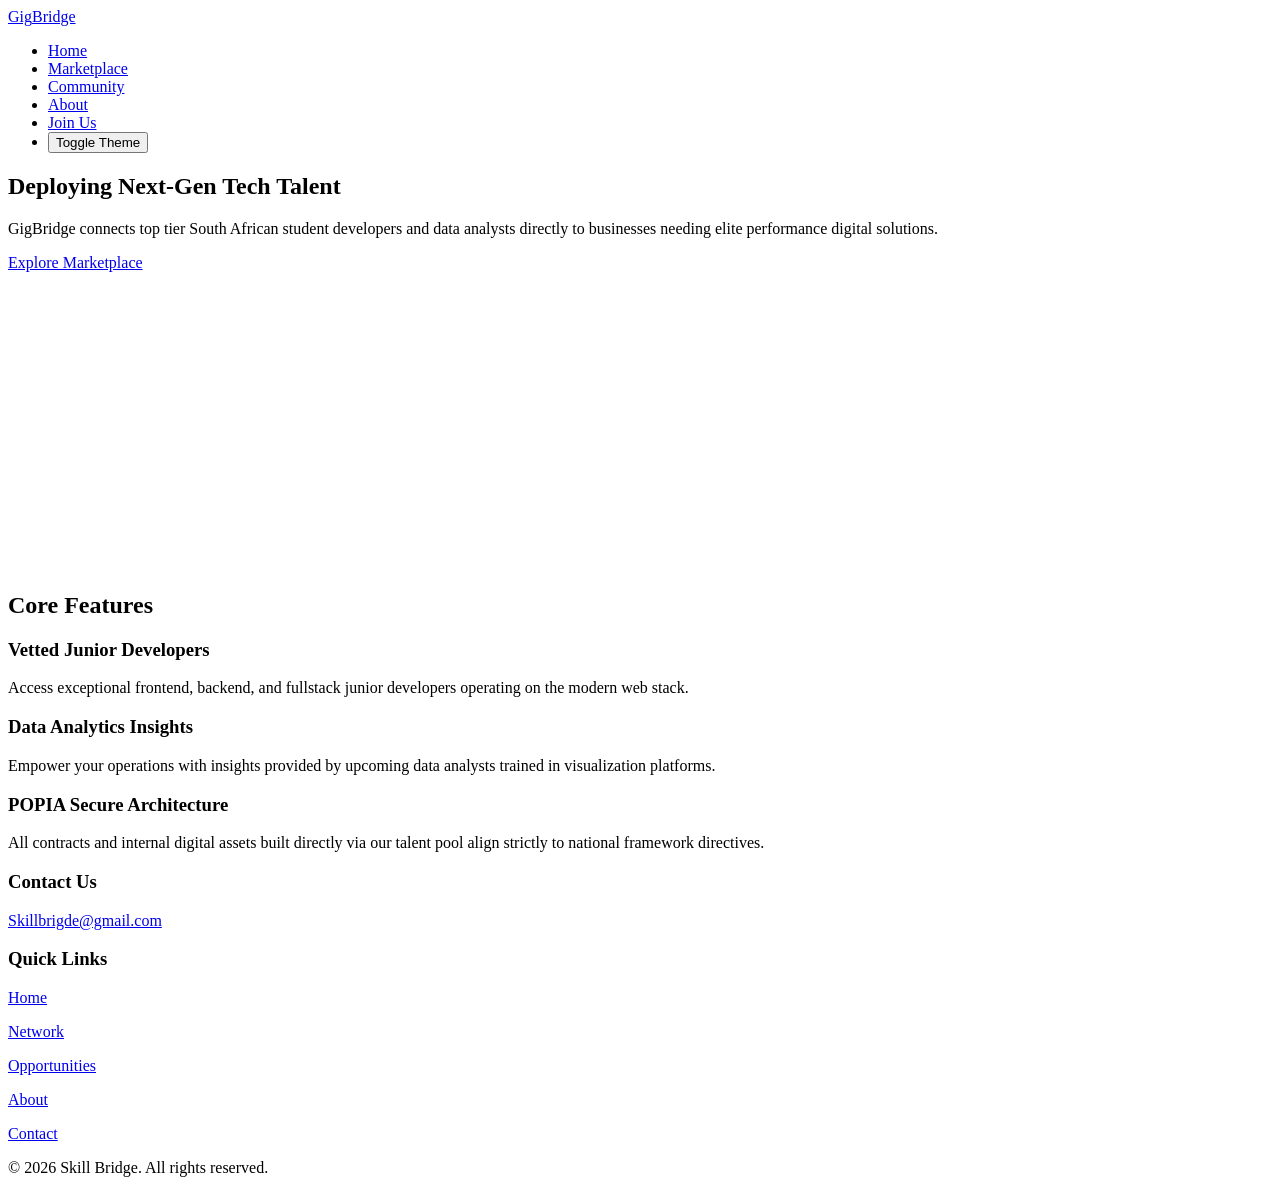
==== index.html @ 7365cf83 "Add files via upload" ====
<!DOCTYPE html>
<html lang="en">
<head>
    <meta charset="UTF-8">
    <meta name="viewport" content="width=device-width, initial-scale=1.0">
    <meta name="description" content="GigBridge - Connecting Next-Gen South African Tech Talents with Global Startups.">
    <title>GigBridge | Home</title>
    <link rel="stylesheet" href="css/style.css">
</head>
<body>

    <nav class="navbar">
        <div class="nav-container">
            <a href="index.html" class="logo">Gig<span>Bridge</span></a>
            <div class="nav-toggle" id="mobile-menu">
                <span></span>
                <span></span>
                <span></span>
            </div>
            <ul class="nav-menu">
                <li><a href="index.html" class="nav-link active">Home</a></li>
                <li><a href="services.html" class="nav-link">Marketplace</a></li>
                <li><a href="community.html" class="nav-link">Community</a></li>
                <li><a href="about.html" class="nav-link">About</a></li>
                <li><a href="contact.html" class="nav-link">Join Us</a></li>
                <li><button class="btn btn-neon" id="theme-toggle">Toggle Theme</button></li>
            </ul>
        </div>
    </nav>

    <main class="container">
        <section class="hero">
            <div class="hero-content">
                <h1>Deploying Next-Gen <span>Tech Talent</span></h1>
                <p>GigBridge connects top tier South African student developers and data analysts directly to businesses needing elite performance digital solutions.</p>
                <a href="services.html" class="btn btn-neon" style="margin-top: 1.5rem;">Explore Marketplace</a>
            </div>
            <div class="hero-image">
                <div style="background: linear-gradient(135deg, var(--neon-cyan), var(--neon-purple)); width:100%; height:300px; border-radius:8px; opacity: 0.7;"></div>
            </div>
        </section>

        <section>
            <h2>Core Features</h2>
            <div class="grid-layout">
                <div class="interactive-card">
                    <h3>Vetted Junior Developers</h3>
                    <p>Access exceptional frontend, backend, and fullstack junior developers operating on the modern web stack.</p>
                </div>
                <div class="interactive-card">
                    <h3>Data Analytics Insights</h3>
                    <p>Empower your operations with insights provided by upcoming data analysts trained in visualization platforms.</p>
                </div>
                <div class="interactive-card">
                    <h3>POPIA Secure Architecture</h3>
                    <p>All contracts and internal digital assets built directly via our talent pool align strictly to national framework directives.</p>
                </div>
            </div>
        </section>
    </main>

    <!-- Footer -->
<footer> <!-- adding classes to the footer -->
  <div class="footer-top">

    <div class="contact">
      <h3>Contact Us</h3>
      <p><a href="mailto:something@gmail.com">Skillbrigde@gmail.com</a></p>
   </div>

  <div class="divider"></div> <!-- creating a visual divider -->

    <div class="footer-links">
     <h3>Quick Links</h3>
     <p><a href="index.html">Home</a></p>
     <p><a href="network.html">Network</a></p>
     <p><a href="opportunities.html">Opportunities</a></p>
     <p><a href="about.html">About</a></p>
     <p><a href="contact.html">Contact</a></p>
  </div>

  </div>
  
  <p class="copyright">© 2026 Skill Bridge. All rights reserved.</p>

</footer>
<script src="script.js"></script>
</body>
</html>

    <script src="js/main.js"></script>
</body>
</html>
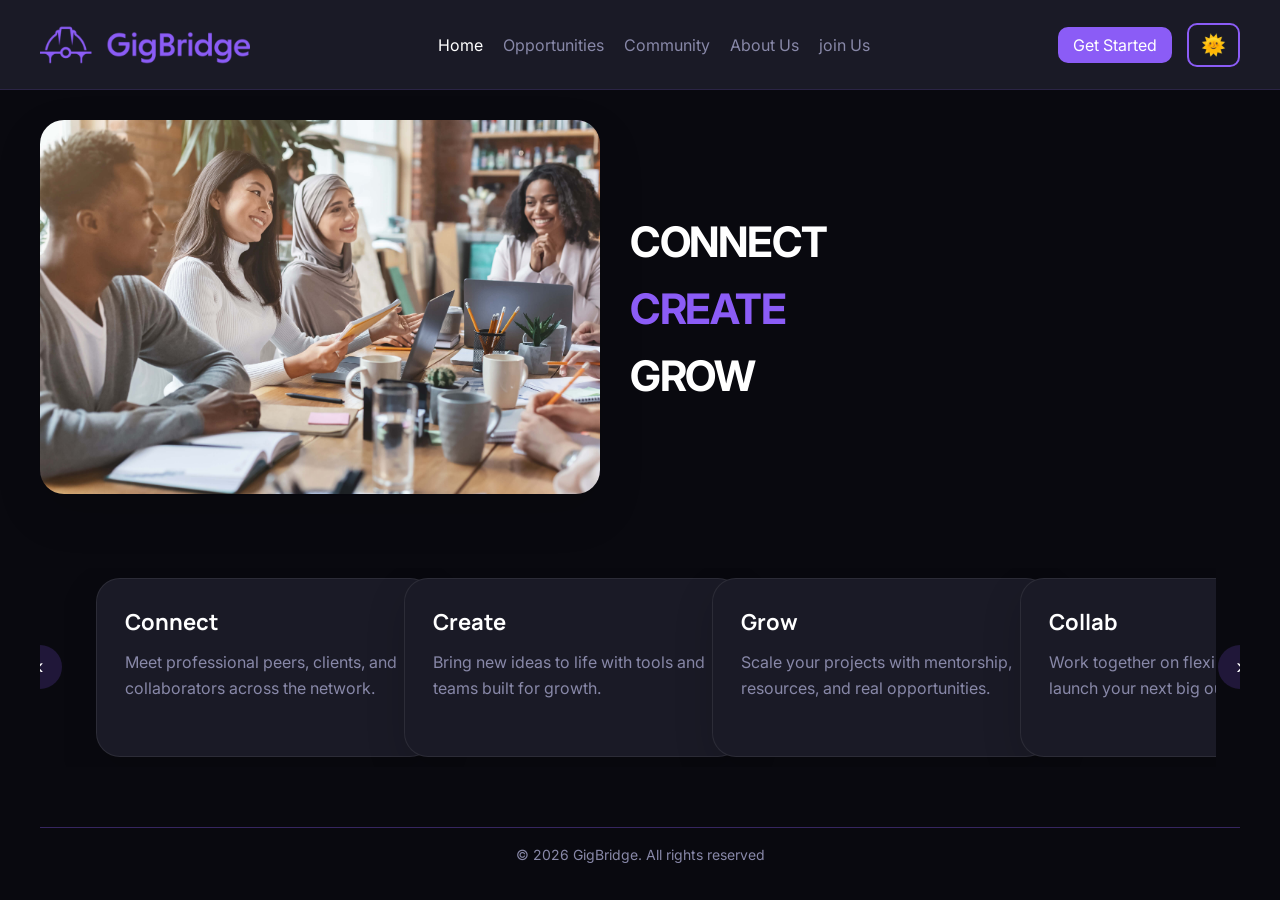
==== commit 2a4f489b: "Add files via upload" ====
--- a/index.html
+++ b/index.html
@@ -1,93 +1,128 @@
-<!DOCTYPE html>
+<!doctype html>
 <html lang="en">
-<head>
-    <meta charset="UTF-8">
-    <meta name="viewport" content="width=device-width, initial-scale=1.0">
-    <meta name="description" content="GigBridge - Connecting Next-Gen South African Tech Talents with Global Startups.">
-    <title>GigBridge | Home</title>
-    <link rel="stylesheet" href="css/style.css">
-</head>
-<body>
+    <head>
+        <meta charset="UTF-8" />
+        <meta name="viewport" content="width=device-width, initial-scale=1.0" />
+        <title>GigBridge - Page Title</title>
+        <link rel="stylesheet" href="style.css" />
+        <link href="https://fonts.googleapis.com/css2?family=Inter:wght@300;400;500;600;700&family=Manrope:wght@300;400;500;600;700&display=swap" rel="stylesheet">
+    </head>
+    <body>
+        <!-- NAVBAR -->
+         <nav>
+            <div class="logo">
+                <img src="img/logo.png" alt="GigBridge Logo" class="logo-img" />
+            </div>
 
-    <nav class="navbar">
-        <div class="nav-container">
-            <a href="index.html" class="logo">Gig<span>Bridge</span></a>
-            <div class="nav-toggle" id="mobile-menu">
-                <span></span>
-                <span></span>
-                <span></span>
+            <div class="nav-links">
+                <a href="index.html" class="nav-link active">Home</a>
+                <a href="opportunities.html" class="nav-link">Opportunities</a>
+                <a href="community.html" class="nav-link">Community</a>
+                <a href="about.html" class="nav-link">About Us</a>
+                <a href="contact.html" class="nav-link">join Us</a>
             </div>
-            <ul class="nav-menu">
-                <li><a href="index.html" class="nav-link active">Home</a></li>
-                <li><a href="services.html" class="nav-link">Marketplace</a></li>
-                <li><a href="community.html" class="nav-link">Community</a></li>
-                <li><a href="about.html" class="nav-link">About</a></li>
-                <li><a href="contact.html" class="nav-link">Join Us</a></li>
-                <li><button class="btn btn-neon" id="theme-toggle">Toggle Theme</button></li>
-            </ul>
-        </div>
-    </nav>
 
-    <main class="container">
-        <section class="hero">
-            <div class="hero-content">
-                <h1>Deploying Next-Gen <span>Tech Talent</span></h1>
-                <p>GigBridge connects top tier South African student developers and data analysts directly to businesses needing elite performance digital solutions.</p>
-                <a href="services.html" class="btn btn-neon" style="margin-top: 1.5rem;">Explore Marketplace</a>
+            <div class="nav-btn">
+                <a href="opportunities.html">Get Started</a>
             </div>
+
+            <div class="theme-btn">
+                <button id="theme-toggle">
+                    <span class="theme-icon">☀️</span>
+                </button>
+            </div>
+        </nav>
+
+        <section class="hero-section">
             <div class="hero-image">
-                <div style="background: linear-gradient(135deg, var(--neon-cyan), var(--neon-purple)); width:100%; height:300px; border-radius:8px; opacity: 0.7;"></div>
+                <img src="img/workplace2.jpg" alt="People working in the workplace">
+            </div>
+            <div class="hero-text">
+                <p>connect</p>
+                <p class="highlight">create</p>
+                <p>grow</p>
             </div>
         </section>
 
-        <section>
-            <h2>Core Features</h2>
-            <div class="grid-layout">
-                <div class="interactive-card">
-                    <h3>Vetted Junior Developers</h3>
-                    <p>Access exceptional frontend, backend, and fullstack junior developers operating on the modern web stack.</p>
+        <section class="carousel-section">
+            <div class="carousel-wrapper">
+                <button class="carousel-control prev" aria-label="Previous card">‹</button>
+                <div class="carousel-track">
+                    <article class="card">
+                        <h3>Connect</h3>
+                        <p>Meet professional peers, clients, and collaborators across the network.</p>
+                    </article>
+                    <article class="card">
+                        <h3>Create</h3>
+                        <p>Bring new ideas to life with tools and teams built for growth.</p>
+                    </article>
+                    <article class="card">
+                        <h3>Grow</h3>
+                        <p>Scale your projects with mentorship, resources, and real opportunities.</p>
+                    </article>
+                    <article class="card">
+                        <h3>Collab</h3>
+                        <p>Work together on flexible gigs and launch your next big outcome.</p>
+                    </article>
+                    <article class="card">
+                        <h3>Learn</h3>
+                        <p>Sharpen your skills with curated sessions and community-led workshops.</p>
+                    </article>
+                    <article class="card">
+                        <h3>Launch</h3>
+                        <p>Turn your work into an impact with the right support and exposure.</p>
+                    </article>
                 </div>
-                <div class="interactive-card">
-                    <h3>Data Analytics Insights</h3>
-                    <p>Empower your operations with insights provided by upcoming data analysts trained in visualization platforms.</p>
-                </div>
-                <div class="interactive-card">
-                    <h3>POPIA Secure Architecture</h3>
-                    <p>All contracts and internal digital assets built directly via our talent pool align strictly to national framework directives.</p>
-                </div>
+                <button class="carousel-control next" aria-label="Next card">›</button>
             </div>
         </section>
-    </main>
 
-    <!-- Footer -->
-<footer> <!-- adding classes to the footer -->
-  <div class="footer-top">
+        <footer>
+            <div class="footer-line"></div>
+            <div class="footer-copy">&copy; 2026 GigBridge. All rights reserved</div>
+        </footer>
 
-    <div class="contact">
-      <h3>Contact Us</h3>
-      <p><a href="mailto:something@gmail.com">Skillbrigde@gmail.com</a></p>
-   </div>
+        <script>
+            // Theme Toggle Functionality
+            const themeToggle = document.getElementById('theme-toggle');
+            const themeIcon = document.querySelector('.theme-icon');
+            const html = document.documentElement;
 
-  <div class="divider"></div> <!-- creating a visual divider -->
+            // Check for saved theme preference or default to dark mode
+            const currentTheme = localStorage.getItem('theme') || 'dark';
+            html.setAttribute('data-theme', currentTheme);
+            updateThemeIcon(currentTheme);
 
-    <div class="footer-links">
-     <h3>Quick Links</h3>
-     <p><a href="index.html">Home</a></p>
-     <p><a href="network.html">Network</a></p>
-     <p><a href="opportunities.html">Opportunities</a></p>
-     <p><a href="about.html">About</a></p>
-     <p><a href="contact.html">Contact</a></p>
-  </div>
+            // Theme toggle button click handler
+            themeToggle.addEventListener('click', () => {
+                const theme = html.getAttribute('data-theme');
+                const newTheme = theme === 'dark' ? 'light' : 'dark';
+                
+                html.setAttribute('data-theme', newTheme);
+                localStorage.setItem('theme', newTheme);
+                updateThemeIcon(newTheme);
+            });
 
-  </div>
-  
-  <p class="copyright">© 2026 Skill Bridge. All rights reserved.</p>
+            // Carousel controls
+            const carouselTrack = document.querySelector('.carousel-track');
+            const prevButton = document.querySelector('.carousel-control.prev');
+            const nextButton = document.querySelector('.carousel-control.next');
 
-</footer>
-<script src="script.js"></script>
-</body>
-</html>
+            prevButton.addEventListener('click', () => {
+                carouselTrack.scrollBy({ left: -320, behavior: 'smooth' });
+            });
 
-    <script src="js/main.js"></script>
-</body>
-</html>
+            nextButton.addEventListener('click', () => {
+                carouselTrack.scrollBy({ left: 320, behavior: 'smooth' });
+            });
+
+            // Update icon based on theme
+            function updateThemeIcon(theme) {
+                if (theme === 'light') {
+                    themeIcon.textContent = '🌚'; // moon for light mode
+                } else {
+                    themeIcon.textContent = '🌞'; // sun for dark mode
+                }
+            }
+        </script>
+    </body>
--- a/style.css
+++ b/style.css
@@ -0,0 +1,305 @@
+/* GENERAL LAYOUT */
+
+/* Global Wrapper */
+.page-wrapper {
+    flex: 1;
+    padding: 0 60px;
+}
+
+:root {
+    --font-body: "Inter", sans-serif;
+    --font-heading: "Manrope", sans-serif;
+}
+
+html,
+body {
+    min-height: 100vh;
+}
+
+body {
+    display: flex;
+    flex-direction: column;
+
+    background-color: var(--bg-color);
+    font-family: var(--font-body);
+
+    margin: 0;
+
+    color: var(--text-color);
+}
+
+body p {
+    color: var(--secondary-text);
+}
+
+h1, h2, h3, h4 {
+    font-family: var(--font-heading);
+}
+
+/* Navbar */
+nav {
+    display: flex;
+    align-items: center;
+    justify-content: space-between;
+
+    padding: 15px 40px;
+    background-color: var(--card-bg);
+
+    border-bottom: 1px solid rgba(139, 92, 246, 0.15);
+}
+
+nav .logo {
+    display: flex;
+    align-items: center;
+    color: #8888A8;
+}
+
+nav .nav-btn {
+    margin-left: auto; /* pushes button to the far right */
+    background-color: #8B5CF6;
+    padding: 8px 15px;
+    border-radius: 10px;
+
+    transition: all 0.3s ease;
+}
+
+nav .nav-btn a {
+    color: white;
+    text-decoration: none;
+}
+
+nav .theme-btn button {
+    background-color: transparent;
+    border: 2px solid #8B5CF6;
+    color: #8B5CF6;
+
+    padding: 8px 12px;
+    margin-left: 15px;
+
+    border-radius: 10px;
+    cursor: pointer;
+    font-size: 18px;
+    display: flex;
+    align-items: center;
+    justify-content: center;
+
+    transition: all 0.3s ease;
+}
+
+nav .theme-btn button .theme-icon {
+    display: inline-block;
+    font-size: 20px;
+}
+
+.hero-section {
+    display: flex;
+    align-items: center;
+    gap: 30px;
+    padding: 30px 40px;
+}
+
+.hero-image img {
+    width: 100%;
+    max-width: 560px;
+    height: auto;
+    border-radius: 24px;
+    object-fit: cover;
+    box-shadow: 0 18px 45px rgba(0, 0, 0, 0.15);
+}
+
+.hero-text {
+    display: flex;
+    flex-direction: column;
+    gap: 16px;
+    font-size: 42px;
+    font-weight: 700;
+    letter-spacing: -0.03em;
+    text-transform: uppercase;
+}
+
+.hero-text p {
+    margin: 0;
+    color: var(--text-color);
+}
+
+.hero-text .highlight {
+    color: #8B5CF6;
+}
+
+.logo-img {
+    max-width: 210px;
+    width: auto;
+    height: auto;
+
+    margin-left: 0;
+}
+
+.nav-links {
+    display: flex;
+    align-items: center;
+    gap: 20px;
+
+    flex: 1; /* takes up remaining space */
+    justify-content: center;
+
+    a {
+        color: #8888A8;
+        text-decoration: none;
+        transition: color 0.3s ease;
+    }
+}
+
+/* Footer */
+footer {
+    margin-top: 40px;
+    padding: 20px 40px;
+}
+
+.footer-line {
+    width: 100%;
+    height: 1px;
+    background-color: rgba(139, 92, 246, 0.35);
+    margin-bottom: 18px;
+}
+
+.footer-copy {
+    text-align: center;
+    color: var(--secondary-text);
+    font-size: 14px;
+}
+
+.carousel-section {
+    padding: 40px 40px 0;
+}
+
+.carousel-wrapper {
+    position: relative;
+    display: flex;
+    align-items: center;
+    overflow: hidden;
+    padding: 0 24px;
+}
+
+.carousel-track {
+    display: grid;
+    grid-auto-flow: column;
+    grid-auto-columns: minmax(280px, 320px);
+    gap: 28px;
+    overflow-x: auto;
+    padding: 10px 32px;
+    scroll-snap-type: x mandatory;
+    scroll-padding-left: 32px;
+    scroll-padding-right: 32px;
+    scroll-behavior: smooth;
+}
+
+.carousel-track::-webkit-scrollbar {
+    display: none;
+}
+
+.card {
+    min-width: 280px;
+    padding: 28px;
+    border-radius: 24px;
+    background-color: var(--card-bg);
+    border: 1px solid rgba(255, 255, 255, 0.08);
+    box-shadow: 0 14px 40px rgba(0, 0, 0, 0.14);
+    scroll-snap-align: start;
+}
+
+.card h3 {
+    margin: 0 0 12px;
+    font-size: 22px;
+    color: var(--text-color);
+}
+
+.card p {
+    margin: 0;
+    line-height: 1.65;
+    color: var(--secondary-text);
+}
+
+.carousel-control {
+    position: absolute;
+    top: 50%;
+    transform: translateY(-50%);
+    width: 44px;
+    height: 44px;
+    border: none;
+    border-radius: 50%;
+    background-color: rgba(139, 92, 246, 0.18);
+    color: white;
+    font-size: 22px;
+    display: flex;
+    align-items: center;
+    justify-content: center;
+    cursor: pointer;
+    transition: background-color 0.2s ease;
+}
+
+.carousel-control:hover {
+    background-color: rgba(139, 92, 246, 0.35);
+}
+
+.carousel-control.prev {
+    left: -22px;
+}
+
+.carousel-control.next {
+    right: -22px;
+}
+
+@media (max-width: 920px) {
+    .hero-section {
+        flex-direction: column;
+        padding: 30px 24px;
+    }
+
+    .carousel-wrapper {
+        gap: 12px;
+    }
+
+    .carousel-control.prev {
+        left: 12px;
+    }
+
+    .carousel-control.next {
+        right: 12px;
+    }
+}
+
+/* General Layout - Animations */
+
+.nav-links a:hover,
+.nav-links a.active {
+    color: white;
+}
+
+.nav-btn:hover {
+    background-color: #9F74FF;
+    box-shadow: 0 0 15px rgba(139, 92, 246, 0.6);
+    transform: translateY(-2px);
+}
+
+.theme-btn button:hover {
+    background-color: #8B5CF6;
+    color: white;
+
+    box-shadow: 0 0 15px rgba(139, 92, 246, 0.7);
+}
+
+/* Light Mode */
+
+:root {
+    --bg-color: #09090F;
+    --text-color: white;
+    --secondary-text: #8888A8;
+    --card-bg: #1A1A26;
+}
+
+[data-theme="light"] {
+    --bg-color: #F5F5F5;
+    --text-color: #111111;
+    --secondary-text: #555555;
+    --card-bg: #FFFFFF;
+}
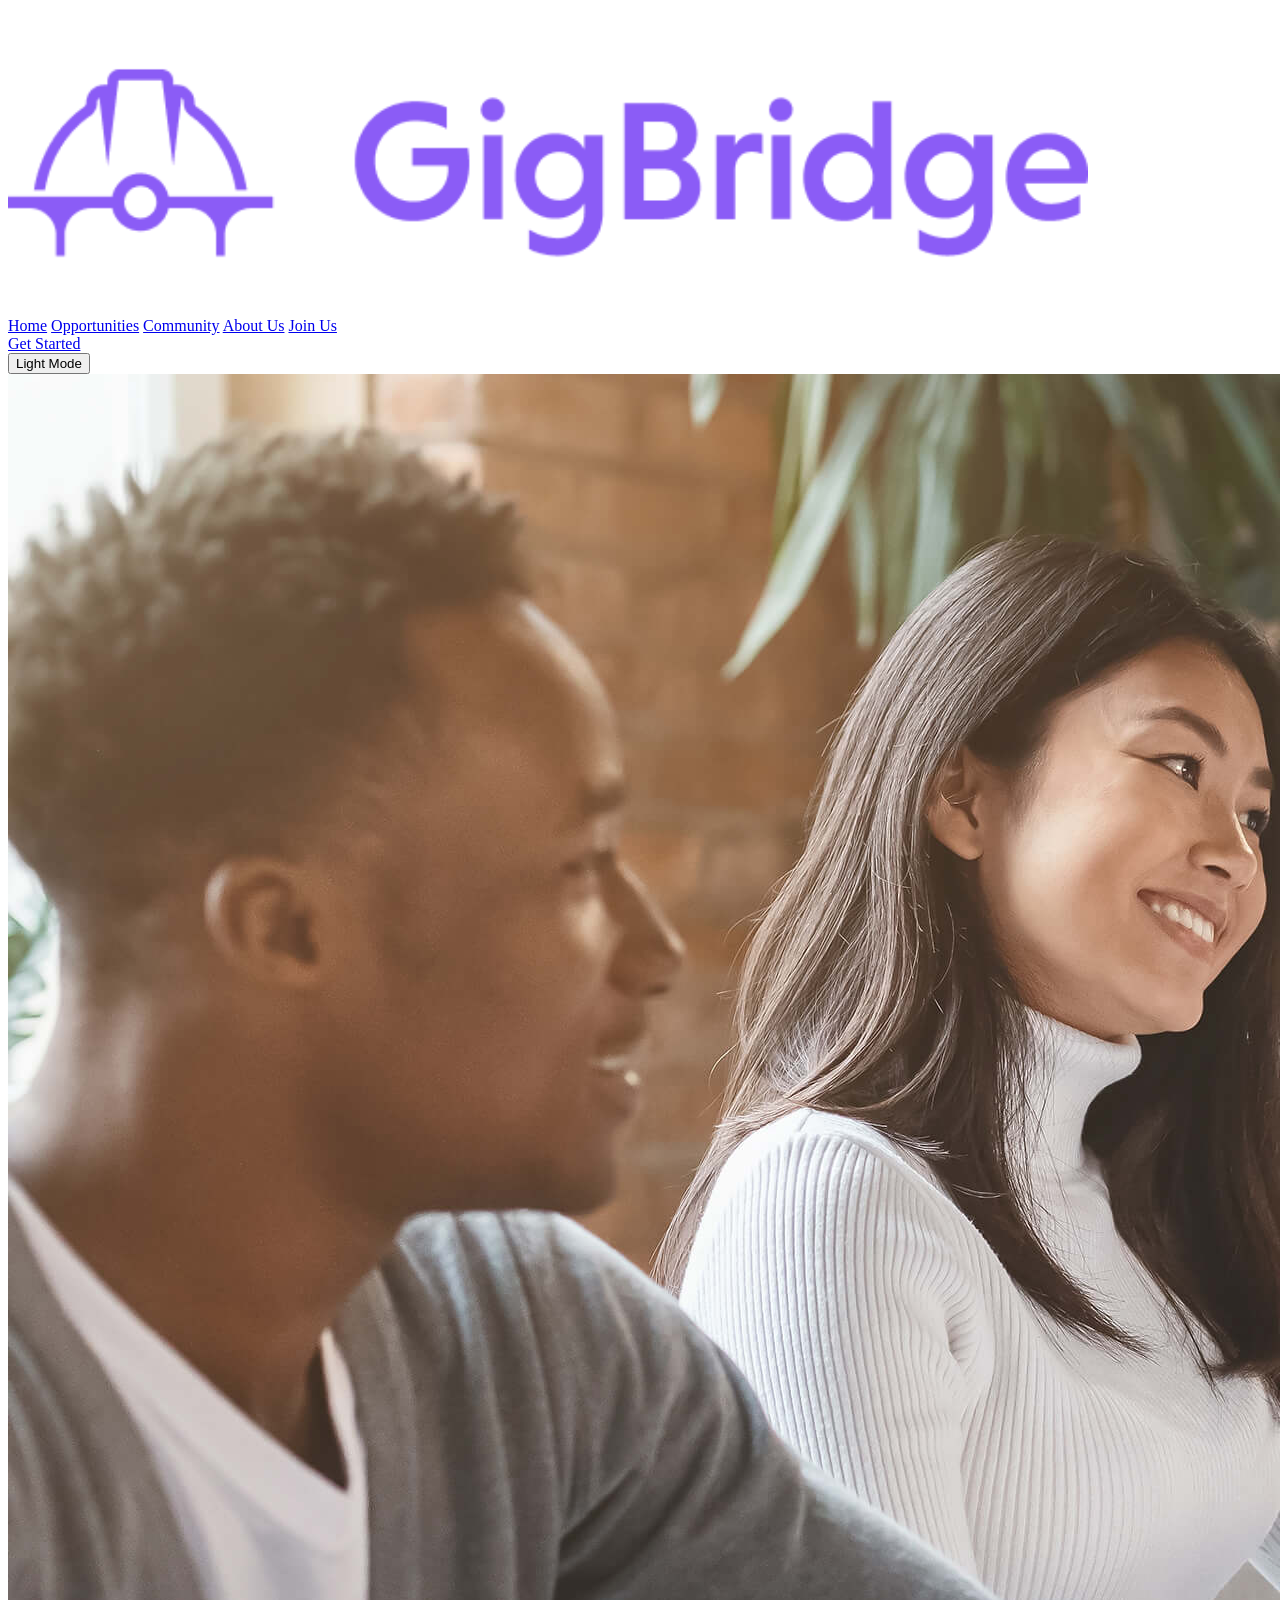
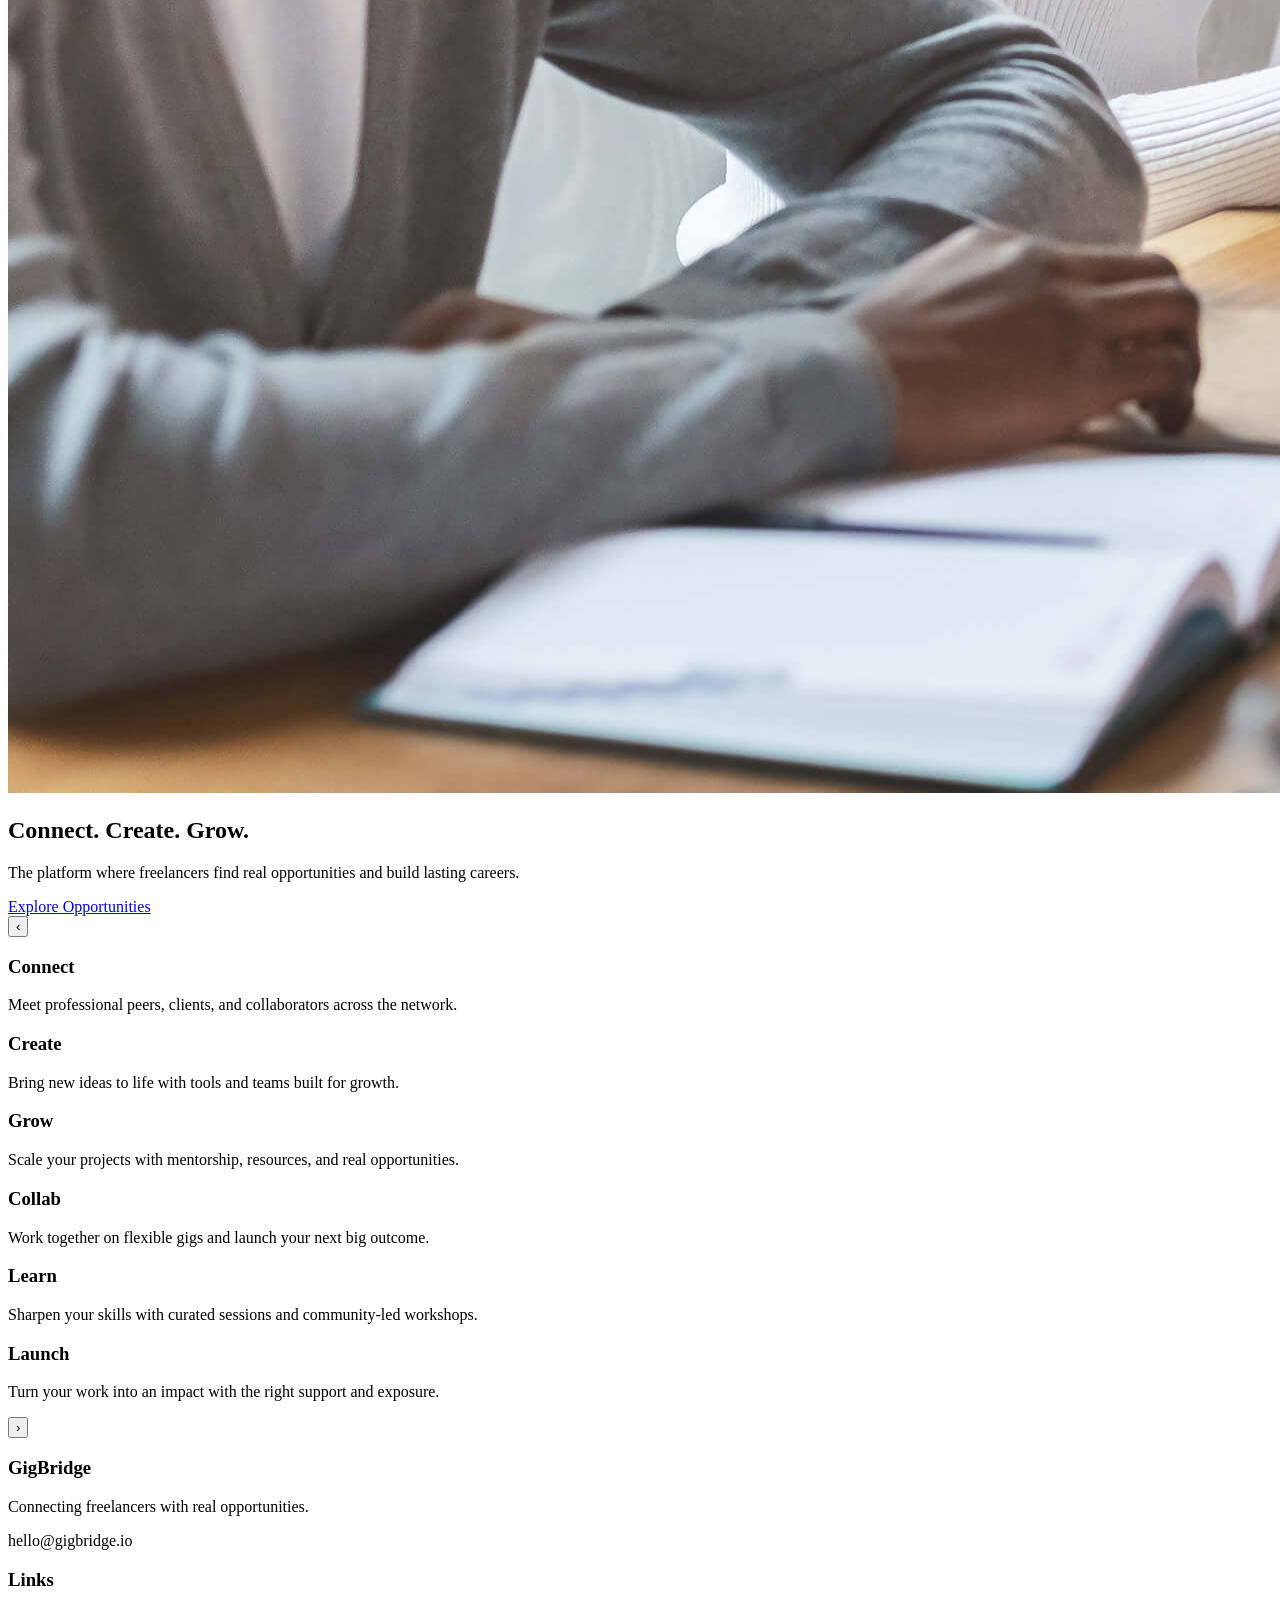
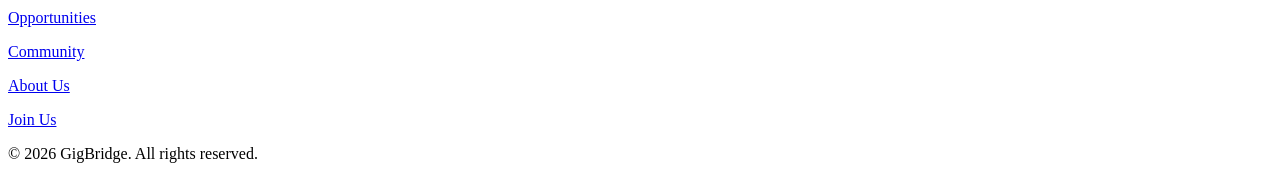
==== commit 0115a69b: "Add files via upload" ====
--- a/index.html
+++ b/index.html
@@ -1,128 +1,171 @@
 <!doctype html>
 <html lang="en">
-    <head>
-        <meta charset="UTF-8" />
-        <meta name="viewport" content="width=device-width, initial-scale=1.0" />
-        <title>GigBridge - Page Title</title>
-        <link rel="stylesheet" href="style.css" />
-        <link href="https://fonts.googleapis.com/css2?family=Inter:wght@300;400;500;600;700&family=Manrope:wght@300;400;500;600;700&display=swap" rel="stylesheet">
-    </head>
-    <body>
-        <!-- NAVBAR -->
-         <nav>
-            <div class="logo">
-                <img src="img/logo.png" alt="GigBridge Logo" class="logo-img" />
-            </div>
+  <head>
+    <meta charset="UTF-8" />
+    <meta name="viewport" content="width=device-width, initial-scale=1.0" />
+    <title>GigBridge - Home</title>
+    <link rel="stylesheet" href="style.css" />
+    <link
+      href="https://fonts.googleapis.com/css2?family=Inter:wght@300;400;500;600;700&family=Manrope:wght@300;400;500;600;700&display=swap"
+      rel="stylesheet"
+    />
+  </head>
+  <body>
+    <!-- NAVBAR -->
+    <nav>
+      <div class="logo">
+        <img src="img/logo.png" alt="GigBridge Logo" class="logo-img" />
+      </div>
 
-            <div class="nav-links">
-                <a href="index.html" class="nav-link active">Home</a>
-                <a href="opportunities.html" class="nav-link">Opportunities</a>
-                <a href="community.html" class="nav-link">Community</a>
-                <a href="about.html" class="nav-link">About Us</a>
-                <a href="contact.html" class="nav-link">join Us</a>
-            </div>
+      <div class="nav-links">
+        <a href="index.html" class="nav-link active">Home</a>
+        <a href="opportunities.html" class="nav-link">Opportunities</a>
+        <a href="community.html" class="nav-link">Community</a>
+        <a href="about.html" class="nav-link">About Us</a>
+        <a href="contact.html" class="nav-link">Join Us</a>
+      </div>
 
-            <div class="nav-btn">
-                <a href="opportunities.html">Get Started</a>
-            </div>
+      <div class="nav-btn">
+        <a href="opportunities.html">Get Started</a>
+      </div>
 
-            <div class="theme-btn">
-                <button id="theme-toggle">
-                    <span class="theme-icon">☀️</span>
-                </button>
-            </div>
-        </nav>
+      <div class="theme-btn">
+        <button id="theme-toggle">Light Mode</button>
+      </div>
+    </nav>
 
-        <section class="hero-section">
-            <div class="hero-image">
-                <img src="img/workplace2.jpg" alt="People working in the workplace">
-            </div>
-            <div class="hero-text">
-                <p>connect</p>
-                <p class="highlight">create</p>
-                <p>grow</p>
-            </div>
-        </section>
+    <!-- HERO -->
+    <div class="page-wrapper">
+      <section class="hero-section">
+        <div class="hero-image">
+          <img src="img/workplace2.jpg" alt="People working in the workplace" />
+        </div>
 
-        <section class="carousel-section">
-            <div class="carousel-wrapper">
-                <button class="carousel-control prev" aria-label="Previous card">‹</button>
-                <div class="carousel-track">
-                    <article class="card">
-                        <h3>Connect</h3>
-                        <p>Meet professional peers, clients, and collaborators across the network.</p>
-                    </article>
-                    <article class="card">
-                        <h3>Create</h3>
-                        <p>Bring new ideas to life with tools and teams built for growth.</p>
-                    </article>
-                    <article class="card">
-                        <h3>Grow</h3>
-                        <p>Scale your projects with mentorship, resources, and real opportunities.</p>
-                    </article>
-                    <article class="card">
-                        <h3>Collab</h3>
-                        <p>Work together on flexible gigs and launch your next big outcome.</p>
-                    </article>
-                    <article class="card">
-                        <h3>Learn</h3>
-                        <p>Sharpen your skills with curated sessions and community-led workshops.</p>
-                    </article>
-                    <article class="card">
-                        <h3>Launch</h3>
-                        <p>Turn your work into an impact with the right support and exposure.</p>
-                    </article>
-                </div>
-                <button class="carousel-control next" aria-label="Next card">›</button>
-            </div>
-        </section>
+        <div class="hero-text">
+          <h1 class="hero-heading">
+            <span>Connect.</span>
+            <span class="purple-text">Create.</span>
+            <span>Grow.</span>
+          </h1>
+          <p>
+            The platform where freelancers find real opportunities and build
+            lasting careers.
+          </p>
+          <div class="hero-btn">
+            <a href="opportunities.html">Explore Opportunities</a>
+          </div>
+        </div>
+      </section>
+    </div>
 
-        <footer>
-            <div class="footer-line"></div>
-            <div class="footer-copy">&copy; 2026 GigBridge. All rights reserved</div>
-        </footer>
+    <!-- CAROUSEL -->
+    <section class="carousel-section">
+      <div class="carousel-wrapper">
+        <button class="carousel-control prev" aria-label="Previous card">
+          ‹
+        </button>
+        <div class="carousel-track">
+          <article class="opportunity-card">
+            <h3 class="card-title">Connect</h3>
+            <p class="card-body-text">
+              Meet professional peers, clients, and collaborators across the
+              network.
+            </p>
+          </article>
+          <article class="opportunity-card">
+            <h3 class="card-title">Create</h3>
+            <p class="card-body-text">
+              Bring new ideas to life with tools and teams built for growth.
+            </p>
+          </article>
+          <article class="opportunity-card">
+            <h3 class="card-title">Grow</h3>
+            <p class="card-body-text">
+              Scale your projects with mentorship, resources, and real
+              opportunities.
+            </p>
+          </article>
+          <article class="opportunity-card">
+            <h3 class="card-title">Collab</h3>
+            <p class="card-body-text">
+              Work together on flexible gigs and launch your next big outcome.
+            </p>
+          </article>
+          <article class="opportunity-card">
+            <h3 class="card-title">Learn</h3>
+            <p class="card-body-text">
+              Sharpen your skills with curated sessions and community-led
+              workshops.
+            </p>
+          </article>
+          <article class="opportunity-card">
+            <h3 class="card-title">Launch</h3>
+            <p class="card-body-text">
+              Turn your work into an impact with the right support and exposure.
+            </p>
+          </article>
+        </div>
+        <button class="carousel-control next" aria-label="Next card">›</button>
+      </div>
+    </section>
 
-        <script>
-            // Theme Toggle Functionality
-            const themeToggle = document.getElementById('theme-toggle');
-            const themeIcon = document.querySelector('.theme-icon');
-            const html = document.documentElement;
+    <!-- FOOTER -->
+    <footer>
+      <div class="footer-top">
+        <div class="contact">
+          <h3>GigBridge</h3>
+          <p>Connecting freelancers with real opportunities.</p>
+          <p>hello@gigbridge.io</p>
+        </div>
+        <div class="divider"></div>
+        <div class="footer-links">
+          <h3>Links</h3>
+          <p><a href="opportunities.html">Opportunities</a></p>
+          <p><a href="community.html">Community</a></p>
+          <p><a href="about.html">About Us</a></p>
+          <p><a href="contact.html">Join Us</a></p>
+        </div>
+      </div>
+      <div class="copyright">&copy; 2026 GigBridge. All rights reserved.</div>
+    </footer>
 
-            // Check for saved theme preference or default to dark mode
-            const currentTheme = localStorage.getItem('theme') || 'dark';
-            html.setAttribute('data-theme', currentTheme);
-            updateThemeIcon(currentTheme);
+    <script>
+      // Theme Toggle
+      const themeToggle = document.getElementById("theme-toggle");
 
-            // Theme toggle button click handler
-            themeToggle.addEventListener('click', () => {
-                const theme = html.getAttribute('data-theme');
-                const newTheme = theme === 'dark' ? 'light' : 'dark';
-                
-                html.setAttribute('data-theme', newTheme);
-                localStorage.setItem('theme', newTheme);
-                updateThemeIcon(newTheme);
-            });
+      // Apply saved preference on load
+      if (localStorage.getItem("theme") === "light") {
+        document.documentElement.setAttribute("data-theme", "light");
+        themeToggle.textContent = "Dark Mode";
+      }
 
-            // Carousel controls
-            const carouselTrack = document.querySelector('.carousel-track');
-            const prevButton = document.querySelector('.carousel-control.prev');
-            const nextButton = document.querySelector('.carousel-control.next');
+      themeToggle.addEventListener("click", () => {
+        const isLight =
+          document.documentElement.getAttribute("data-theme") === "light";
 
-            prevButton.addEventListener('click', () => {
-                carouselTrack.scrollBy({ left: -320, behavior: 'smooth' });
-            });
+        if (isLight) {
+          document.documentElement.removeAttribute("data-theme");
+          themeToggle.textContent = "Light Mode";
+          localStorage.setItem("theme", "dark");
+        } else {
+          document.documentElement.setAttribute("data-theme", "light");
+          themeToggle.textContent = "Dark Mode";
+          localStorage.setItem("theme", "light");
+        }
+      });
 
-            nextButton.addEventListener('click', () => {
-                carouselTrack.scrollBy({ left: 320, behavior: 'smooth' });
-            });
-
-            // Update icon based on theme
-            function updateThemeIcon(theme) {
-                if (theme === 'light') {
-                    themeIcon.textContent = '🌚'; // moon for light mode
-                } else {
-                    themeIcon.textContent = '🌞'; // sun for dark mode
-                }
-            }
-        </script>
-    </body>+      // Carousel
+      const carouselTrack = document.querySelector(".carousel-track");
+      document
+        .querySelector(".carousel-control.prev")
+        .addEventListener("click", () => {
+          carouselTrack.scrollBy({ left: -320, behavior: "smooth" });
+        });
+      document
+        .querySelector(".carousel-control.next")
+        .addEventListener("click", () => {
+          carouselTrack.scrollBy({ left: 320, behavior: "smooth" });
+        });
+    </script>
+  </body>
+</html>
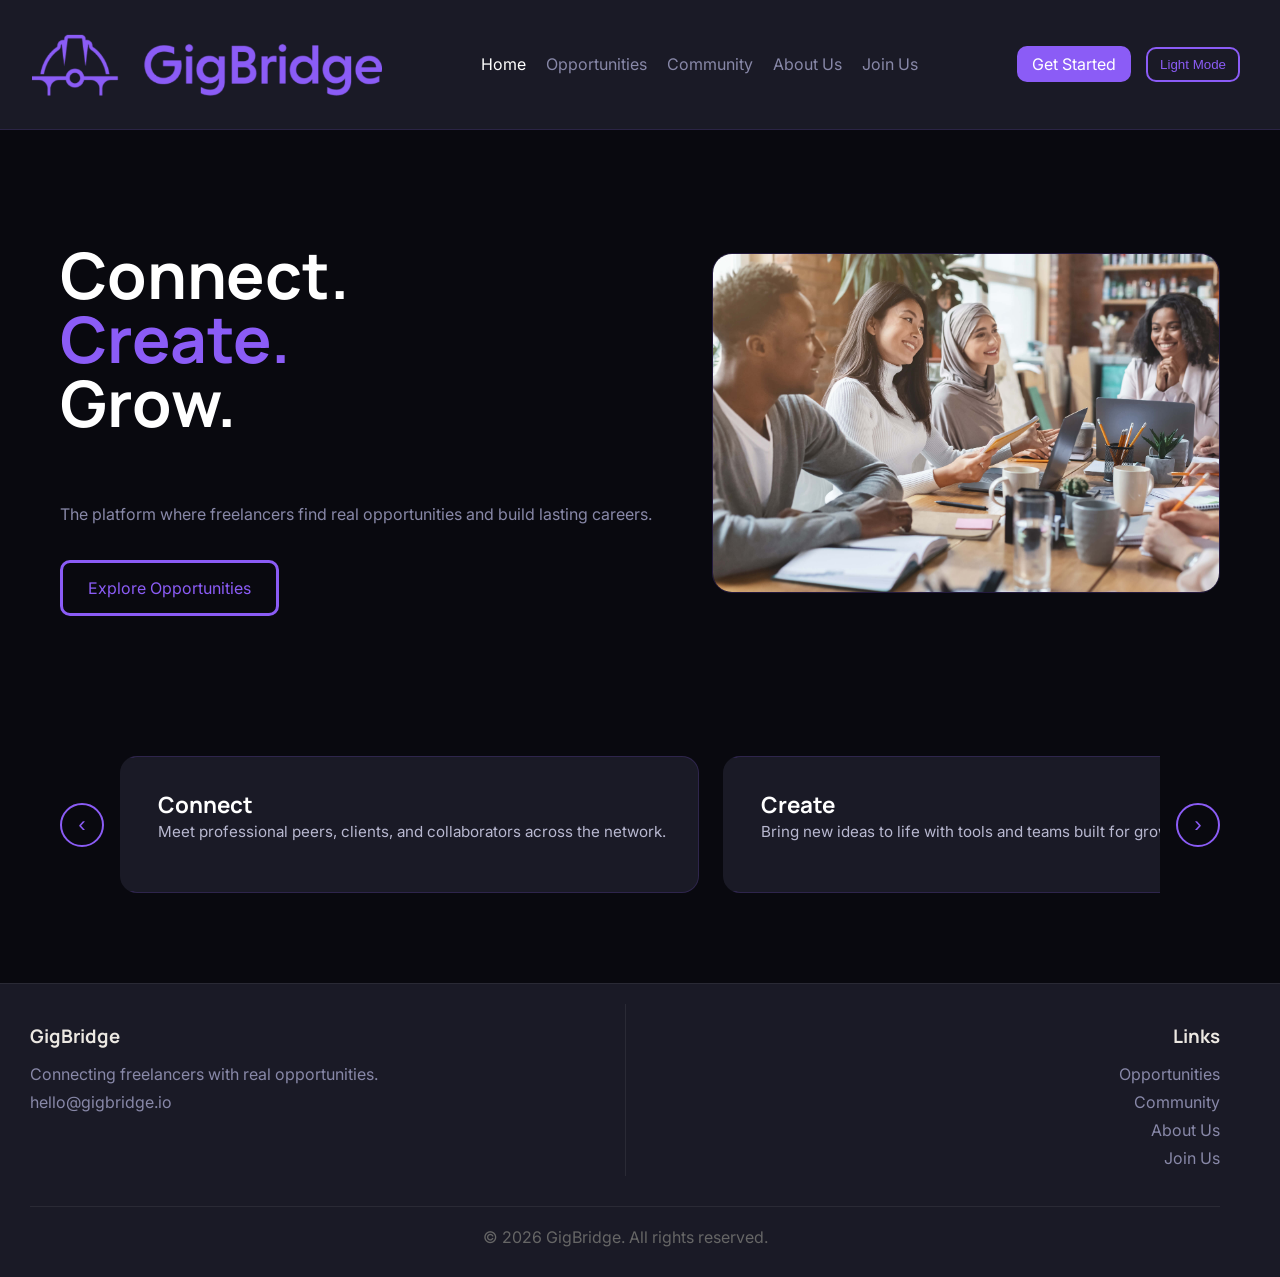
==== commit 10328780: "Fix HTML encoding issues in index.html" ====
--- a/index.html
+++ b/index.html
@@ -168,4 +168,4 @@
         });
     </script>
   </body>
-</html>+</html>
--- a/style.css
+++ b/style.css
@@ -0,0 +1,1428 @@
+/* === ROOT & VARIABLES === */
+
+:root {
+  --font-body: "Inter", sans-serif;
+  --font-heading: "Manrope", sans-serif;
+
+  --bg-color: #09090f;
+  --text-color: white;
+  --secondary-text: #8888a8;
+  --card-bg: #1a1a26;
+}
+
+[data-theme="light"] {
+  --bg-color: #f5f5f5;
+  --text-color: #111111;
+  --secondary-text: #555555;
+  --card-bg: #ffffff;
+}
+
+/* === GLOBAL LAYOUT === */
+
+html,
+body {
+  min-height: 100vh;
+}
+
+body {
+  display: flex;
+  flex-direction: column;
+
+  background-color: var(--bg-color);
+  font-family: var(--font-body);
+  color: var(--text-color);
+  margin: 0;
+}
+
+body p {
+  color: var(--secondary-text);
+}
+
+.hidden {
+  display: none;
+}
+
+h1,
+h2,
+h3,
+h4 {
+  font-family: var(--font-heading);
+}
+
+.page-wrapper {
+  flex: 1;
+  padding: 0 60px;
+}
+
+.purple-text {
+  color: #8b5cf6;
+}
+
+/* === NAVBAR === */
+
+nav {
+  display: flex;
+  align-items: center;
+  justify-content: space-between;
+
+  padding: 15px 40px;
+  background-color: var(--card-bg);
+  border-bottom: 1px solid rgba(139, 92, 246, 0.15);
+
+  .logo {
+    display: flex;
+    align-items: center;
+    color: #8888a8;
+  }
+
+  .nav-btn {
+    margin-left: auto;
+    background-color: #8b5cf6;
+    padding: 8px 15px;
+    border-radius: 10px;
+    transition: all 0.3s ease;
+
+    a {
+      color: white;
+      text-decoration: none;
+    }
+  }
+
+  .theme-btn button {
+    background-color: transparent;
+    border: 2px solid #8b5cf6;
+    color: #8b5cf6;
+
+    padding: 8px 12px;
+    margin-left: 15px;
+
+    border-radius: 10px;
+    cursor: pointer;
+    transition: all 0.3s ease;
+  }
+}
+
+.logo-img {
+  max-width: 350px;
+  height: auto;
+  margin-left: -8px;
+}
+
+.nav-links {
+  display: flex;
+  align-items: center;
+  gap: 20px;
+
+  flex: 1;
+  justify-content: center;
+
+  a {
+    color: #8888a8;
+    text-decoration: none;
+    transition: color 0.3s ease;
+  }
+}
+
+.nav-links a:hover,
+.nav-links a.active {
+  color: white;
+}
+
+.nav-btn:hover {
+  background-color: #9f74ff;
+  box-shadow: 0 0 15px rgba(139, 92, 246, 0.6);
+  transform: translateY(-2px);
+}
+
+.theme-btn button:hover {
+  background-color: #8b5cf6;
+  color: white;
+  box-shadow: 0 0 15px rgba(139, 92, 246, 0.7);
+}
+
+/* === FOOTER === */
+
+footer {
+  background-color: var(--card-bg);
+  border-top: 1px solid #2a2a35;
+
+  padding: 20px 60px 30px 30px;
+  margin-top: 30px;
+
+  .footer-top {
+    display: flex;
+    justify-content: space-between;
+    align-items: flex-start;
+  }
+
+  .contact {
+    flex: 1;
+  }
+
+  .footer-links {
+    flex: 1;
+    text-align: right;
+  }
+
+  .divider {
+    width: 1px;
+    margin: 0 50px;
+    align-self: stretch;
+  }
+
+  h3 {
+    color: #ece8e2;
+    margin-bottom: 15px;
+  }
+
+  p,
+  a {
+    color: #8888a8;
+    text-decoration: none;
+    margin: 8px 0;
+  }
+
+  .copyright {
+    border-top: 1px solid #2a2a35;
+    margin-top: 30px;
+    padding-top: 20px;
+    text-align: center;
+    color: #666;
+  }
+}
+
+/* === ANIMATIONS === */
+
+@keyframes pulseGlow {
+  0% {
+    box-shadow: 0 0 5px rgba(139, 92, 246, 0.4);
+  }
+  50% {
+    box-shadow:
+      0 0 15px rgba(139, 92, 246, 0.8),
+      0 0 30px rgba(139, 92, 246, 0.5);
+  }
+  100% {
+    box-shadow: 0 0 5px rgba(139, 92, 246, 0.4);
+  }
+}
+
+/* === INDEX PAGE — HERO === */
+
+.hero-section {
+  display: flex;
+  align-items: center;
+  gap: 60px;
+  padding: 60px 0;
+  flex-direction: row-reverse;
+}
+
+.hero-image {
+  flex: 1;
+  border-radius: 20px;
+  overflow: hidden;
+  border: 1px solid rgba(139, 92, 246, 0.2);
+}
+
+.hero-image img {
+  width: 100%;
+  height: 100%;
+  object-fit: cover;
+  display: block;
+}
+
+.hero-text {
+  display: flex;
+  flex-direction: column;
+  align-items: flex-start;
+
+  .hero-heading {
+    display: flex;
+    flex-direction: column;
+    font-size: 4rem;
+    line-height: 1;
+    font-weight: 700;
+  }
+
+  .hero-btn {
+    padding: 15px 25px;
+    border: 3px solid #8b5cf6;
+    border-radius: 10px;
+    margin-top: 20px;
+    margin-bottom: 40px;
+
+    animation: pulseGlow 2s infinite;
+    transition: all 0.3s ease;
+
+    a {
+      color: #8b5cf6;
+      text-decoration: none;
+      transition: color 0.7s ease;
+    }
+  }
+}
+
+.hero-btn:hover {
+  background-color: #8b5cf6;
+  box-shadow: 0 0 15px rgba(139, 92, 246, 0.7);
+  transform: translateY(-2px);
+}
+
+.hero-btn:hover a {
+  color: white;
+}
+
+/* === INDEX PAGE — CAROUSEL === */
+
+.carousel-section {
+  padding: 40px 0 60px;
+  overflow: hidden;
+}
+
+.carousel-wrapper {
+  display: flex;
+  align-items: center;
+  gap: 16px;
+  padding: 0 60px;
+}
+
+.carousel-track {
+  display: flex;
+  gap: 24px;
+  overflow: hidden;
+  scroll-behavior: smooth;
+  flex: 1;
+}
+
+.carousel-track .opportunity-card {
+  min-width: 260px;
+  flex-shrink: 0;
+  border-left: 6px solid transparent;
+}
+
+.carousel-track .opportunity-card:hover {
+  border-left-color: #8b5cf6;
+}
+
+.carousel-control {
+  background: transparent;
+  border: 2px solid #8b5cf6;
+  color: #8b5cf6;
+
+  width: 44px;
+  height: 44px;
+  border-radius: 50%;
+  flex-shrink: 0;
+
+  font-size: 1.4rem;
+  line-height: 1;
+
+  cursor: pointer;
+  transition: all 0.3s ease;
+}
+
+.carousel-control:hover {
+  background-color: #8b5cf6;
+  color: white;
+  box-shadow: 0 0 15px rgba(139, 92, 246, 0.6);
+}
+
+/* === OPPORTUNITIES PAGE — BANNER & FILTER === */
+
+.explore-banner {
+  padding: 20px 4% 15px;
+  border-bottom: 1px solid rgba(139, 92, 246, 0.15);
+  margin-left: -20px;
+}
+
+.explore-banner h1 {
+  display: flex;
+  flex-direction: column;
+  align-items: flex-start;
+  font-size: 3.5rem;
+  margin: 0;
+  line-height: 1.1;
+}
+
+.filter-section {
+  display: flex;
+  align-items: center;
+  justify-content: space-between;
+  gap: 20px;
+
+  padding: 10px 4% 20px;
+  margin-left: -20px;
+}
+
+.filter-buttons {
+  display: flex;
+  align-items: center;
+  gap: 12px;
+  overflow-x: auto;
+}
+
+.filter-btn {
+  background-color: transparent;
+  border: 1px solid #3a3a45;
+
+  padding: 10px 18px;
+  border-radius: 8px;
+
+  color: var(--secondary-text);
+  font-size: 0.85rem;
+
+  cursor: pointer;
+  transition: all 0.3s ease;
+}
+
+.filter-btn.active {
+  background-color: #8b5cf6;
+  color: white;
+  box-shadow: 0 0 10px rgba(139, 92, 246, 0.4);
+}
+
+.filter-btn:hover {
+  border-color: white;
+  color: white;
+}
+
+.filter-icon img {
+  width: 24px;
+  height: 24px;
+  object-fit: contain;
+}
+
+.filter-img {
+  width: 62px;
+  height: 62px;
+  flex-shrink: 0;
+}
+
+/* === OPPORTUNITIES PAGE — SEARCHBAR === */
+
+.search-row {
+  max-width: none;
+  margin: 0 auto;
+  padding: 0;
+  flex-shrink: 0;
+  margin-right: -0.5px;
+}
+
+.search-container {
+  width: 320px;
+  display: flex;
+  align-items: center;
+  gap: 8px;
+}
+
+.search-container input {
+  width: 100%;
+  padding: 12px 16px;
+
+  border: 1px solid rgba(139, 92, 246, 0.3);
+  border-radius: 10px;
+
+  background-color: var(--card-bg);
+  color: var(--text-color);
+
+  font-family: inherit;
+  font-size: 0.95rem;
+
+  outline: none;
+  transition: all 0.3s ease;
+}
+
+.search-container input:focus {
+  border-color: #8b5cf6;
+  box-shadow:
+    0 0 10px rgba(139, 92, 246, 0.4),
+    0 0 20px rgba(139, 92, 246, 0.2);
+}
+
+.search-img {
+  width: 32px;
+  height: 32px;
+  border-radius: 50%;
+  flex-shrink: 0;
+}
+
+/* === OPPORTUNITIES PAGE — CARDS GRID === */
+
+.cards-grid {
+  max-width: 1300px;
+  margin: 30px auto 60px;
+  padding: 0 6%;
+
+  display: grid;
+  grid-template-columns: repeat(3, 1fr);
+  gap: 30px;
+}
+
+.opportunity-card {
+  background-color: var(--card-bg);
+  border: 1px solid rgba(139, 92, 246, 0.18);
+  border-left: 6px solid transparent;
+  border-radius: 17px;
+
+  padding: 32px;
+
+  display: flex;
+  flex-direction: column;
+  justify-content: space-between;
+
+  transition: all 0.3s ease;
+}
+
+.opportunity-card:hover {
+  border-color: rgba(139, 92, 246, 0.6);
+  border-left-color: white;
+  transform: translateY(-4px);
+  box-shadow: 0 0 25px rgba(139, 92, 246, 0.25);
+}
+
+.card-header-main {
+  display: flex;
+  align-items: center;
+  gap: 12px;
+  margin-bottom: 14px;
+}
+
+.card-user-icon {
+  font-size: 1.5rem;
+  color: var(--secondary-text);
+  transition: color 0.3s ease;
+}
+
+.card-title {
+  font-size: 1.4rem;
+  font-weight: 700;
+  margin: 0;
+  transition: color 0.3s ease;
+}
+
+.opportunity-card:hover .card-title,
+.opportunity-card:hover .card-user-icon {
+  color: #8b5cf6;
+}
+
+.card-body-text {
+  color: #b8b8d0;
+  font-size: 0.95rem;
+  line-height: 1.6;
+  margin: 0 0 16px 0;
+}
+
+/* Expandable details */
+
+.extended-details {
+  max-height: 0;
+  overflow: hidden;
+  transition:
+    max-height 0.3s ease,
+    margin-top 0.3s ease;
+}
+
+.extended-details.open {
+  max-height: 250px;
+  margin-top: 10px;
+  padding-top: 12px;
+  border-top: 1px dashed rgba(139, 92, 246, 0.2);
+}
+
+.details-title {
+  font-size: 0.85rem;
+  font-weight: 700;
+  text-transform: uppercase;
+  color: var(--accent);
+  margin: 0 0 6px 0;
+}
+
+.details-list {
+  margin: 0;
+  padding-left: 18px;
+  font-size: 0.88rem;
+  color: var(--secondary-text);
+}
+
+/* Show more button */
+
+.show-more-btn {
+  border-top: 1px solid #2a2a35;
+  border-left: none;
+  border-right: none;
+  border-bottom: none;
+  border-radius: 0;
+
+  padding-top: 14px;
+  margin-top: 4px;
+
+  width: 100%;
+  text-align: left;
+
+  background: transparent;
+  color: white;
+  font-size: 0.82rem;
+  font-weight: 600;
+
+  cursor: pointer;
+  transition: all 0.2s ease;
+}
+
+.show-more-btn:hover {
+  color: #8b5cf6;
+}
+
+/* === COMMUNITY PAGE — HERO === */
+
+.community-hero {
+  padding: 64px 60px 52px;
+  border-bottom: 1px solid rgba(139, 92, 246, 0.12);
+}
+
+.community-hero h1 {
+  font-size: 3rem;
+  font-weight: 700;
+  margin: 0 0 12px;
+  line-height: 1.15;
+}
+
+.community-hero p {
+  font-size: 1.05rem;
+  max-width: 520px;
+  margin: 0;
+}
+
+/* === COMMUNITY PAGE — LAYOUT === */
+
+.community-layout {
+  display: grid;
+  grid-template-columns: 220px 1fr 240px;
+  align-items: start;
+}
+
+.categories-sidebar {
+  padding: 28px 20px 28px 60px;
+  border-right: 1px solid rgba(139, 92, 246, 0.1);
+}
+
+.discussions-feed {
+  padding: 28px 32px;
+  border-right: 1px solid rgba(139, 92, 246, 0.1);
+}
+
+.right-sidebar {
+  padding: 28px 24px;
+  display: flex;
+  flex-direction: column;
+  gap: 20px;
+}
+
+.sidebar-heading {
+  font-size: 0.7rem;
+  font-weight: 600;
+  letter-spacing: 0.1em;
+  text-transform: uppercase;
+  color: var(--secondary-text);
+}
+
+/* === COMMUNITY PAGE — CATEGORIES SIDEBAR === */
+
+.category-list {
+  list-style: none;
+  margin: 0;
+  padding: 0;
+  display: flex;
+  flex-direction: column;
+  gap: 2px;
+}
+
+.category-list li {
+  padding: 9px 12px;
+  border-radius: 8px;
+  font-size: 0.88rem;
+  color: var(--secondary-text);
+  cursor: pointer;
+  transition: all 0.2s ease;
+  display: flex;
+  justify-content: space-between;
+}
+
+.category-list li:hover {
+  background-color: rgba(139, 92, 246, 0.08);
+  color: var(--text-color);
+}
+
+.category-list li:active {
+  background-color: rgba(139, 92, 246, 0.12);
+  color: #a78bfa;
+  font-weight: 500;
+}
+
+.cat-count {
+  font-size: 0.75rem;
+  color: var(--secondary-text);
+  opacity: 0.7;
+}
+
+/* === COMMUNITY PAGE — FEED === */
+
+.feed-toolbar {
+  display: flex;
+  align-items: center;
+  justify-content: space-between;
+  margin-bottom: 20px;
+}
+
+.feed-toolbar h2 {
+  font-size: 1.1rem;
+  font-weight: 600;
+  margin: 0;
+}
+
+.feed-controls {
+  display: flex;
+  align-items: center;
+  gap: 10px;
+}
+
+.sort-select {
+  background-color: var(--card-bg);
+  border: 1px solid rgba(139, 92, 246, 0.2);
+  color: var(--secondary-text);
+  padding: 7px 12px;
+  border-radius: 8px;
+  font-size: 0.83rem;
+  font-family: inherit;
+  cursor: pointer;
+  outline: none;
+  transition: border-color 0.2s ease;
+}
+
+.sort-select:hover {
+  border-color: rgba(139, 92, 246, 0.5);
+  color: var(--text-color);
+}
+
+.new-post-btn {
+  background-color: #8b5cf6;
+  color: white;
+  border: none;
+  padding: 8px 16px;
+  border-radius: 8px;
+  font-size: 0.83rem;
+  font-weight: 600;
+  font-family: inherit;
+  cursor: pointer;
+  transition: all 0.2s ease;
+}
+
+.new-post-btn:hover {
+  background-color: #9f74ff;
+  box-shadow: 0 0 14px rgba(139, 92, 246, 0.5);
+  transform: translateY(-1px);
+}
+
+.post-card {
+  background-color: var(--card-bg);
+  border: 1px solid rgba(139, 92, 246, 0.1);
+  border-radius: 12px;
+  padding: 20px;
+  margin-bottom: 12px;
+  cursor: pointer;
+  transition: all 0.25s ease;
+}
+
+.post-card:hover {
+  border-color: rgba(139, 92, 246, 0.35);
+  transform: translateY(-2px);
+  box-shadow: 0 4px 24px rgba(139, 92, 246, 0.12);
+}
+
+.post-meta {
+  display: flex;
+  align-items: center;
+  justify-content: space-between;
+  margin-bottom: 10px;
+}
+
+.post-tag {
+  font-size: 0.72rem;
+  font-weight: 600;
+  letter-spacing: 0.05em;
+  text-transform: uppercase;
+  padding: 3px 10px;
+  border-radius: 20px;
+}
+
+.tag-student {
+  background-color: rgba(99, 153, 34, 0.12);
+  color: #7fb938;
+}
+.tag-success {
+  background-color: rgba(29, 158, 117, 0.12);
+  color: #1daa7a;
+}
+.tag-announce {
+  background-color: rgba(186, 117, 23, 0.12);
+  color: #d4890f;
+}
+.tag-tips {
+  background-color: rgba(212, 83, 126, 0.12);
+  color: #e0698f;
+}
+.tag-general {
+  background-color: rgba(139, 92, 246, 0.12);
+  color: #a78bfa;
+}
+
+.post-author {
+  display: flex;
+  align-items: center;
+  gap: 8px;
+}
+
+.avatar {
+  width: 28px;
+  height: 28px;
+  border-radius: 50%;
+  background-color: rgba(139, 92, 246, 0.18);
+  color: #a78bfa;
+  font-size: 0.7rem;
+  font-weight: 700;
+  display: flex;
+  align-items: center;
+  justify-content: center;
+}
+
+.author-info {
+  font-size: 0.8rem;
+  color: var(--secondary-text);
+}
+
+.post-card h4 {
+  font-size: 0.97rem;
+  font-weight: 600;
+  margin: 0 0 8px;
+  line-height: 1.4;
+  transition: color 0.2s ease;
+}
+
+.post-card:hover h4 {
+  color: #a78bfa;
+}
+
+.post-actions {
+  display: flex;
+  gap: 16px;
+  margin-top: 14px;
+}
+
+.post-action {
+  font-size: 0.8rem;
+  color: var(--secondary-text);
+  transition: color 0.2s ease;
+}
+
+.post-action:hover {
+  color: var(--text-color);
+}
+
+.load-more-btn {
+  width: 100%;
+  margin-top: 8px;
+  padding: 12px;
+  background: transparent;
+  border: 1px dashed rgba(139, 92, 246, 0.25);
+  border-radius: 10px;
+  color: var(--secondary-text);
+  font-size: 0.85rem;
+  font-family: inherit;
+  cursor: pointer;
+  transition: all 0.25s ease;
+}
+
+.load-more-btn:hover {
+  border-color: rgba(139, 92, 246, 0.5);
+  color: #a78bfa;
+  background-color: rgba(139, 92, 246, 0.05);
+}
+
+/* === COMMUNITY PAGE — RIGHT SIDEBAR === */
+
+.sidebar-widget {
+  background-color: var(--card-bg);
+  border: 1px solid rgba(139, 92, 246, 0.1);
+  border-radius: 12px;
+  padding: 18px;
+}
+
+.trending-tags {
+  display: flex;
+  flex-wrap: wrap;
+  gap: 7px;
+}
+
+.trend-tag {
+  font-size: 0.75rem;
+  padding: 5px 11px;
+  background-color: rgba(139, 92, 246, 0.08);
+  border: 1px solid rgba(139, 92, 246, 0.18);
+  border-radius: 20px;
+  color: #a78bfa;
+  cursor: pointer;
+  transition: all 0.2s ease;
+}
+
+.trend-tag:hover {
+  background-color: rgba(139, 92, 246, 0.18);
+  border-color: rgba(139, 92, 246, 0.4);
+}
+
+.popular-list {
+  list-style: none;
+  margin: 0;
+  padding: 0;
+  display: flex;
+  flex-direction: column;
+}
+
+.popular-list li {
+  padding: 8px 0;
+  font-size: 0.83rem;
+  color: var(--secondary-text);
+  border-bottom: 1px solid rgba(255, 255, 255, 0.04);
+  cursor: pointer;
+  transition: color 0.2s ease;
+  display: flex;
+  gap: 8px;
+  line-height: 1.4;
+}
+
+.popular-list li:last-child {
+  border-bottom: none;
+}
+
+.popular-list li:hover {
+  color: var(--text-color);
+}
+
+.popular-list li::before {
+  content: "→";
+  color: rgba(139, 92, 246, 0.5);
+  flex-shrink: 0;
+}
+
+.member-list {
+  display: flex;
+  flex-direction: column;
+  gap: 10px;
+}
+
+.member-row {
+  display: flex;
+  align-items: center;
+  gap: 10px;
+}
+
+.member-avatar {
+  width: 32px;
+  height: 32px;
+  border-radius: 50%;
+  background-color: rgba(139, 92, 246, 0.15);
+  color: #a78bfa;
+  font-size: 0.7rem;
+  font-weight: 700;
+  display: flex;
+  align-items: center;
+  justify-content: center;
+  flex-shrink: 0;
+}
+
+.member-name {
+  font-size: 0.83rem;
+  color: var(--text-color);
+  font-weight: 500;
+}
+
+.member-status {
+  font-size: 0.72rem;
+  color: #22c55e;
+}
+
+.more-online {
+  font-size: 0.78rem;
+  color: var(--secondary-text);
+  margin: 4px 0 0;
+  padding-top: 8px;
+  border-top: 1px solid rgba(255, 255, 255, 0.05);
+}
+
+/* === COMMUNITY PAGE — CTA BANNER === */
+
+.community-cta {
+  margin: 60px;
+  background-color: rgba(139, 92, 246, 0.06);
+  border: 1px solid rgba(139, 92, 246, 0.2);
+  border-radius: 16px;
+  padding: 48px 56px;
+  display: flex;
+  align-items: center;
+  justify-content: space-between;
+  gap: 24px;
+}
+
+.cta-text h3 {
+  font-size: 1.5rem;
+  font-weight: 700;
+  margin: 0 0 8px;
+}
+
+.cta-text p {
+  margin: 0;
+}
+
+.cta-btn {
+  background-color: #8b5cf6;
+  color: white;
+  text-decoration: none;
+  padding: 13px 28px;
+  border-radius: 10px;
+  font-size: 0.95rem;
+  font-weight: 600;
+  white-space: nowrap;
+  flex-shrink: 0;
+  transition: all 0.25s ease;
+}
+
+.cta-btn:hover {
+  background-color: #9f74ff;
+  box-shadow: 0 0 20px rgba(139, 92, 246, 0.5);
+  transform: translateY(-2px);
+}
+
+/* === RESPONSIVE === */
+
+@media (max-width: 1024px) {
+  .cards-grid {
+    grid-template-columns: repeat(2, 1fr);
+  }
+}
+
+@media (max-width: 768px) {
+  .cards-grid {
+    grid-template-columns: 1fr;
+  }
+
+  .hero-section {
+    flex-direction: column;
+    padding: 40px 0;
+  }
+
+  .carousel-wrapper {
+    padding: 0 20px;
+  }
+
+  .carousel-track .opportunity-card {
+    min-width: 220px;
+  }
+}
+
+/* === LIGHT MODE OVERRIDES === */
+
+[data-theme="light"] {
+  /* Nav links */
+  .nav-links a:hover,
+  .nav-links a.active {
+    color: #111111;
+  }
+
+  /* Cards */
+  .card-body-text {
+    color: #444444;
+  }
+
+  .show-more-btn {
+    color: #111111;
+    border-top-color: #dddddd;
+  }
+
+  .show-more-btn:hover {
+    color: #8b5cf6;
+  }
+
+  /* Extended details border */
+  .extended-details.open {
+    border-top-color: rgba(139, 92, 246, 0.3);
+  }
+
+  /* Select dropdown options */
+  select.form-control option {
+    background: #ffffff;
+    color: #111111;
+  }
+
+  /* Community page */
+  .post-card {
+    border-color: rgba(139, 92, 246, 0.15);
+  }
+
+  .popular-list li {
+    border-bottom-color: rgba(0, 0, 0, 0.06);
+  }
+
+  .more-online {
+    border-top-color: rgba(0, 0, 0, 0.06);
+  }
+
+  /* Footer */
+  footer {
+    border-top-color: #dddddd;
+  }
+
+  footer .copyright {
+    border-top-color: #dddddd;
+  }
+
+  footer .divider {
+    background-color: #dddddd;
+  }
+
+  /* Community CTA */
+  .community-cta {
+    background-color: rgba(139, 92, 246, 0.04);
+  }
+}
+
+/* === LIGHT MODE (updated) === */
+
+[data-theme="light"] {
+  --bg-color: #f5f5f5;
+  --text-color: #111111;
+  --secondary-text: #555555;
+  --card-bg: #efefef;
+}
+
+nav {
+  background-color: #1a1a26;
+  border-bottom: 1px solid rgba(139, 92, 246, 0.15);
+}
+
+nav .logo,
+.nav-links a {
+  color: #8888a8;
+}
+
+.nav-links a:hover,
+.nav-links a.active {
+  color: white;
+}
+
+[data-theme="light"] .nav-links a:hover,
+[data-theme="light"] .nav-links a.active {
+  color: white;
+}
+
+footer {
+  background-color: #1a1a26;
+  border-top-color: #2a2a35;
+}
+
+footer .divider {
+  background-color: #2a2a35;
+}
+
+[data-theme="light"] .card-body-text {
+  color: #444444;
+}
+
+[data-theme="light"] .show-more-btn {
+  color: #111111;
+  border-top-color: #dddddd;
+}
+
+[data-theme="light"] .show-more-btn:hover {
+  color: #8b5cf6;
+}
+
+[data-theme="light"] .opportunity-card:hover {
+  border-left-color: #8b5cf6;
+}
+
+[data-theme="light"] .filter-btn:hover {
+  border-color: #111111;
+  color: #111111;
+}
+
+/* RESPONSIVE ADDITIONS */
+
+/* --- Tablet landscape (≤1200px) --- */
+@media (max-width: 1200px) {
+  .page-wrapper {
+    padding: 0 32px;
+  }
+
+  .hero-section {
+    gap: 40px;
+  }
+
+  .hero-text .hero-heading {
+    font-size: 3.2rem;
+  }
+
+  .community-layout {
+    grid-template-columns: 190px 1fr 200px;
+  }
+}
+
+/* --- Tablet portrait (≤1024px) --- */
+/* cards-grid already handled — adding everything else */
+@media (max-width: 1024px) {
+  .page-wrapper {
+    padding: 0 24px;
+  }
+
+  .hero-text .hero-heading {
+    font-size: 2.8rem;
+  }
+
+  /* Community: collapse right sidebar below feed */
+  .community-layout {
+    grid-template-columns: 190px 1fr;
+  }
+
+  .right-sidebar {
+    grid-column: 1 / -1;
+    display: grid;
+    grid-template-columns: repeat(auto-fit, minmax(200px, 1fr));
+    padding: 20px 32px;
+    border-top: 1px solid rgba(139, 92, 246, 0.1);
+    border-right: none;
+  }
+
+  .community-cta {
+    margin: 40px 24px;
+    padding: 36px 40px;
+  }
+
+  .explore-banner,
+  .filter-section {
+    margin-left: 0;
+    padding-left: 24px;
+  }
+}
+
+/* --- Mobile (≤768px) --- already has some rules, filling gaps --- */
+@media (max-width: 768px) {
+  .page-wrapper {
+    padding: 0 16px;
+  }
+
+  /* Navbar */
+  nav {
+    padding: 12px 20px;
+    flex-wrap: wrap;
+    gap: 10px;
+  }
+
+  .logo-img {
+    max-width: 200px;
+  }
+
+  /* Hide nav links on small screens, keep CTA + theme toggle */
+  .nav-links {
+    display: none;
+  }
+
+  /* Hero */
+  .hero-text .hero-heading {
+    font-size: 2.4rem;
+  }
+
+  .hero-btn {
+    margin-bottom: 24px;
+  }
+
+  /* Community hero */
+  .community-hero {
+    padding: 40px 20px 32px;
+  }
+
+  .community-hero h1 {
+    font-size: 2.2rem;
+  }
+
+  /* Community layout: stack all columns */
+  .community-layout {
+    grid-template-columns: 1fr;
+  }
+
+  .categories-sidebar {
+    padding: 16px 20px;
+    border-right: none;
+    border-bottom: 1px solid rgba(139, 92, 246, 0.1);
+  }
+
+  /* Flatten category list to horizontal scroll */
+  .category-list {
+    flex-direction: row;
+    overflow-x: auto;
+    gap: 6px;
+    padding-bottom: 4px;
+  }
+
+  .category-list li {
+    white-space: nowrap;
+    flex-shrink: 0;
+  }
+
+  .cat-count {
+    display: none;
+  }
+
+  .discussions-feed {
+    padding: 20px 16px;
+    border-right: none;
+  }
+
+  .right-sidebar {
+    padding: 16px 20px;
+    grid-template-columns: 1fr;
+    border-top: 1px solid rgba(139, 92, 246, 0.1);
+  }
+
+  /* Community CTA */
+  .community-cta {
+    flex-direction: column;
+    align-items: flex-start;
+    margin: 24px 16px;
+    padding: 28px 24px;
+  }
+
+  .cta-btn {
+    width: 100%;
+    text-align: center;
+  }
+
+  /* Filter section: stack search below filters */
+  .filter-section {
+    flex-direction: column;
+    align-items: flex-start;
+    padding: 10px 16px 16px;
+  }
+
+  .search-container {
+    width: 100%;
+  }
+
+  .filter-buttons {
+    width: 100%;
+  }
+
+  .explore-banner {
+    padding: 16px 16px 12px;
+  }
+
+  .explore-banner h1 {
+    font-size: 2.5rem;
+  }
+
+  /* Footer */
+  footer {
+    padding: 24px 20px;
+  }
+
+  footer .footer-top {
+    flex-direction: column;
+    gap: 24px;
+  }
+
+  footer .footer-links {
+    text-align: left;
+  }
+
+  footer .divider {
+    display: none;
+  }
+}
+
+/* --- Small phones (≤480px) --- */
+@media (max-width: 480px) {
+  .hero-text .hero-heading {
+    font-size: 2rem;
+  }
+
+  .hero-btn {
+    padding: 12px 18px;
+    font-size: 0.9rem;
+  }
+
+  .explore-banner h1 {
+    font-size: 2rem;
+  }
+
+  .community-hero h1 {
+    font-size: 1.8rem;
+  }
+
+  .community-cta {
+    margin: 16px;
+    padding: 22px 18px;
+  }
+
+  .cta-text h3 {
+    font-size: 1.2rem;
+  }
+
+  nav {
+    padding: 10px 14px;
+  }
+
+  .nav-btn {
+    padding: 7px 12px;
+    font-size: 0.85rem;
+  }
+
+  .opportunity-card {
+    padding: 22px 18px;
+  }
+
+  .card-title {
+    font-size: 1.2rem;
+  }
+
+  /* Feed toolbar: stack on small screens */
+  .feed-toolbar {
+    flex-direction: column;
+    align-items: flex-start;
+    gap: 10px;
+  }
+
+  .feed-controls {
+    width: 100%;
+    justify-content: space-between;
+  }
+
+  .sort-select {
+    flex: 1;
+  }
+}
+
+/* --- Very small phones (≤360px) --- */
+@media (max-width: 360px) {
+  .hero-text .hero-heading {
+    font-size: 1.75rem;
+  }
+
+  .page-wrapper {
+    padding: 0 12px;
+  }
+
+  .logo-img {
+    max-width: 160px;
+  }
+
+  .theme-btn button {
+    padding: 7px 8px;
+    font-size: 0.8rem;
+  }
+}
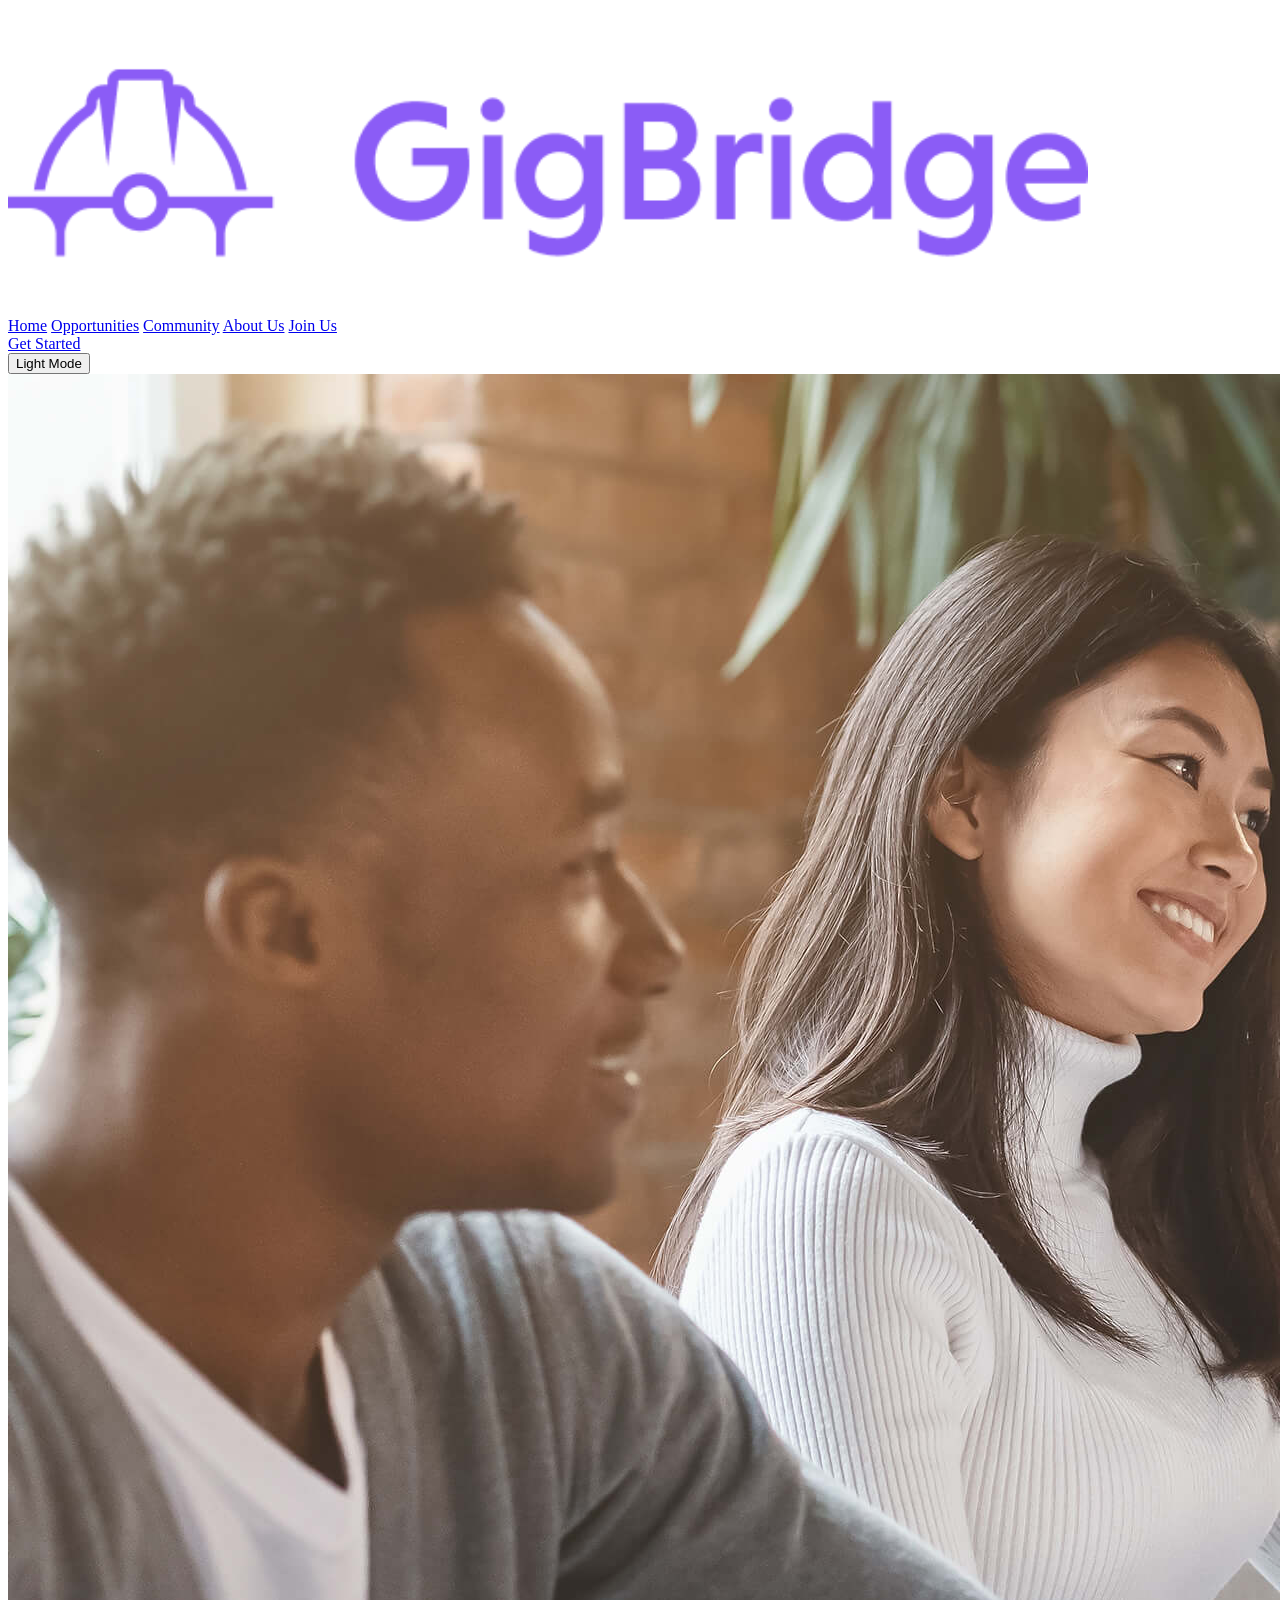
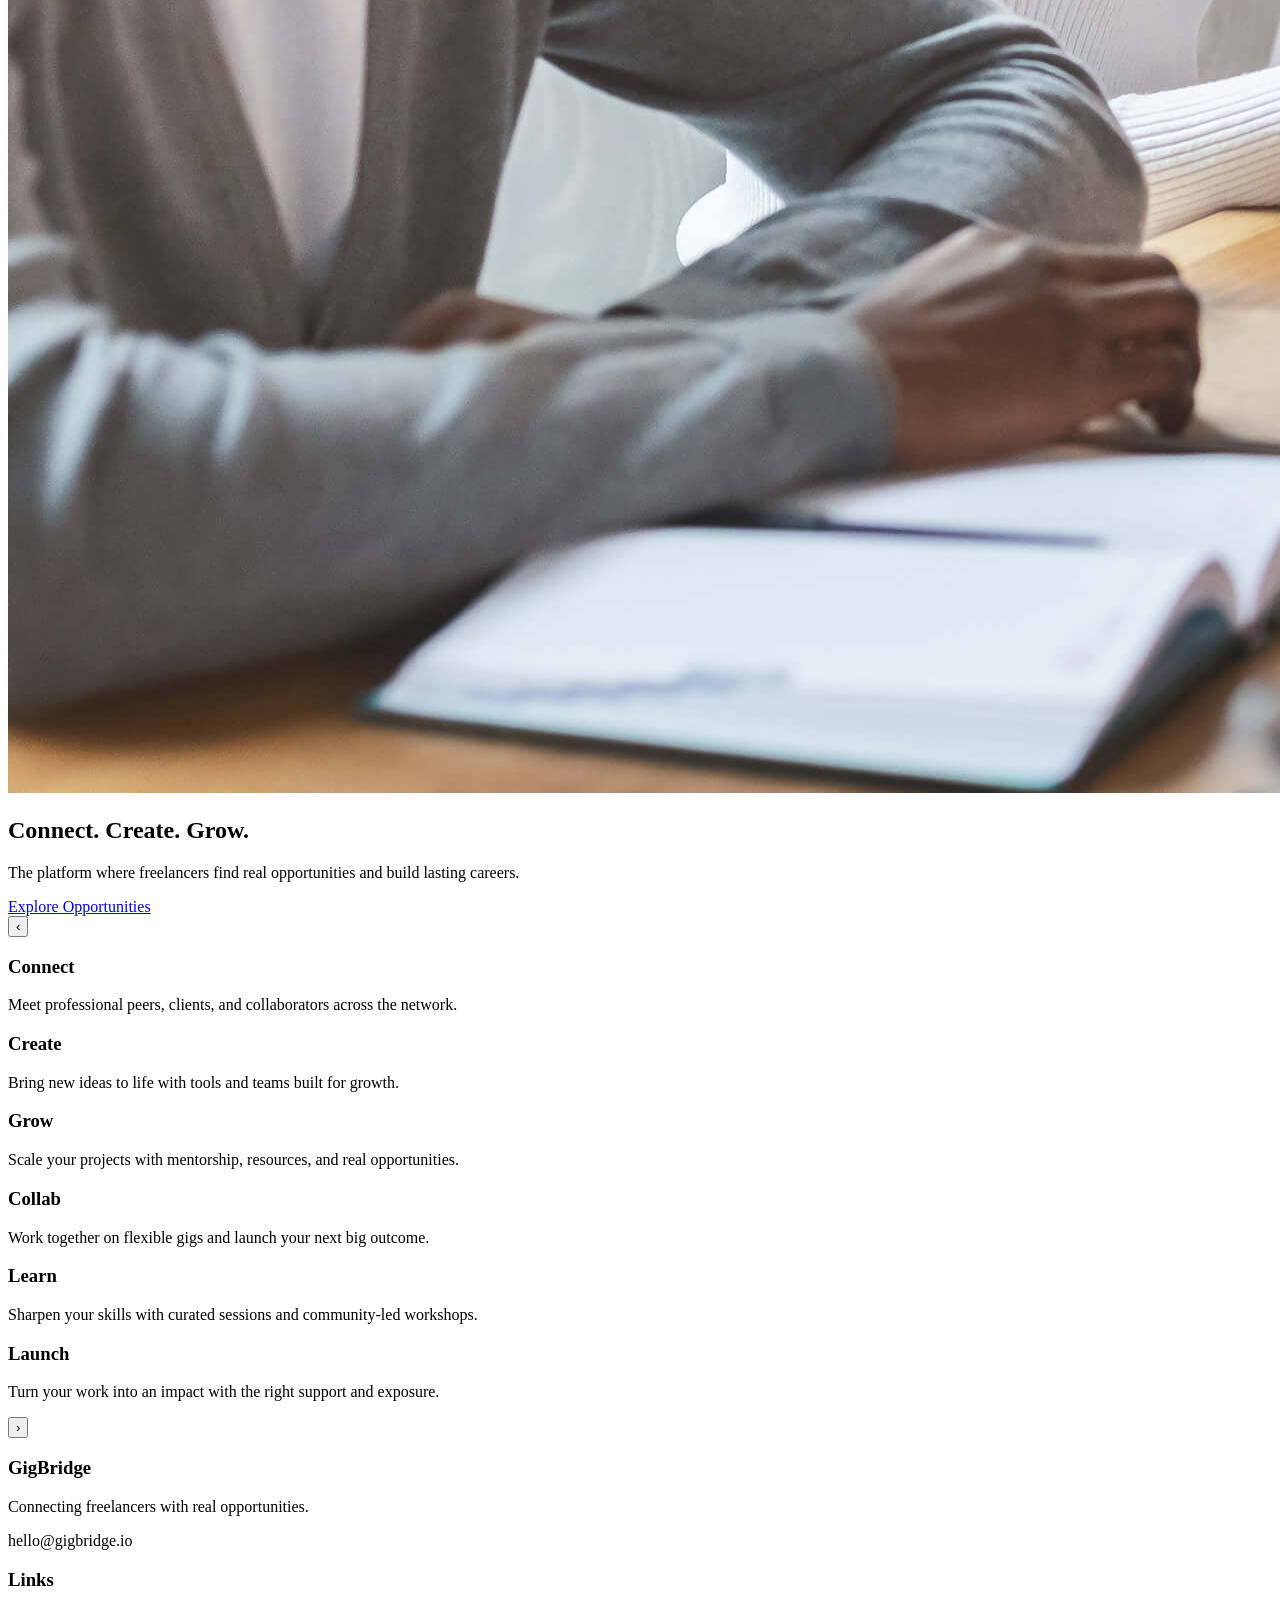
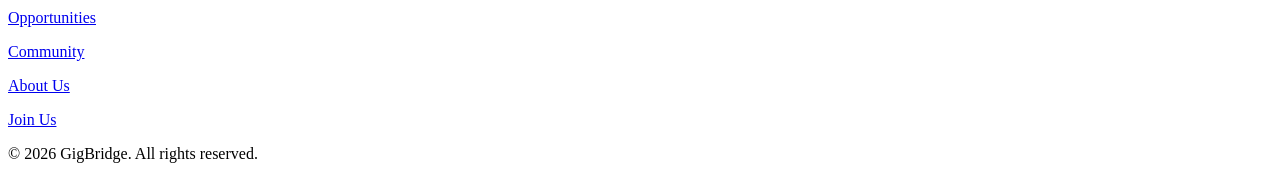
==== commit 85deb8fa: "Final clean main branch: all files at root, only images folder" ====
--- a/index.html
+++ b/index.html
@@ -4,7 +4,7 @@
     <meta charset="UTF-8" />
     <meta name="viewport" content="width=device-width, initial-scale=1.0" />
     <title>GigBridge - Home</title>
-    <link rel="stylesheet" href="style.css" />
+    <link rel="stylesheet" href="css/style.css" />
     <link
       href="https://fonts.googleapis.com/css2?family=Inter:wght@300;400;500;600;700&family=Manrope:wght@300;400;500;600;700&display=swap"
       rel="stylesheet"
@@ -14,7 +14,7 @@
     <!-- NAVBAR -->
     <nav>
       <div class="logo">
-        <img src="img/logo.png" alt="GigBridge Logo" class="logo-img" />
+        <img src="images/logo.png" alt="GigBridge Logo" class="logo-img" />
       </div>
 
       <div class="nav-links">
@@ -38,7 +38,7 @@
     <div class="page-wrapper">
       <section class="hero-section">
         <div class="hero-image">
-          <img src="img/workplace2.jpg" alt="People working in the workplace" />
+          <img src="images/workplace2.jpg" alt="People working in the workplace" />
         </div>
 
         <div class="hero-text">
@@ -130,29 +130,29 @@
     </footer>
 
     <script>
-      // Theme Toggle
-      const themeToggle = document.getElementById("theme-toggle");
+             // Theme Toggle
+     const themeToggle = document.getElementById("theme-toggle");
 
       // Apply saved preference on load
-      if (localStorage.getItem("theme") === "light") {
-        document.documentElement.setAttribute("data-theme", "light");
-        themeToggle.textContent = "Dark Mode";
-      }
+     if (localStorage.getItem("theme") === "light") {
+          document.documentElement.setAttribute("data-theme", "light");
+          themeToggle.textContent = "Dark Mode";
+        }
 
       themeToggle.addEventListener("click", () => {
-        const isLight =
-          document.documentElement.getAttribute("data-theme") === "light";
-
-        if (isLight) {
-          document.documentElement.removeAttribute("data-theme");
-          themeToggle.textContent = "Light Mode";
-          localStorage.setItem("theme", "dark");
-        } else {
-          document.documentElement.setAttribute("data-theme", "light");
-          themeToggle.textContent = "Dark Mode";
-          localStorage.setItem("theme", "light");
-        }
-      });
+          const isLight =
+            document.documentElement.getAttribute("data-theme") === "light";
+  
+          if (isLight) {
+              document.documentElement.removeAttribute("data-theme");
+              themeToggle.textContent = "Light Mode";
+              localStorage.setItem("theme", "dark");
+          } else {
+              document.documentElement.setAttribute("data-theme", "light");
+              themeToggle.textContent = "Dark Mode";
+              localStorage.setItem("theme", "light");
+          }
+      });
 
       // Carousel
       const carouselTrack = document.querySelector(".carousel-track");
@@ -168,4 +168,4 @@
         });
     </script>
   </body>
-</html>
+</html>
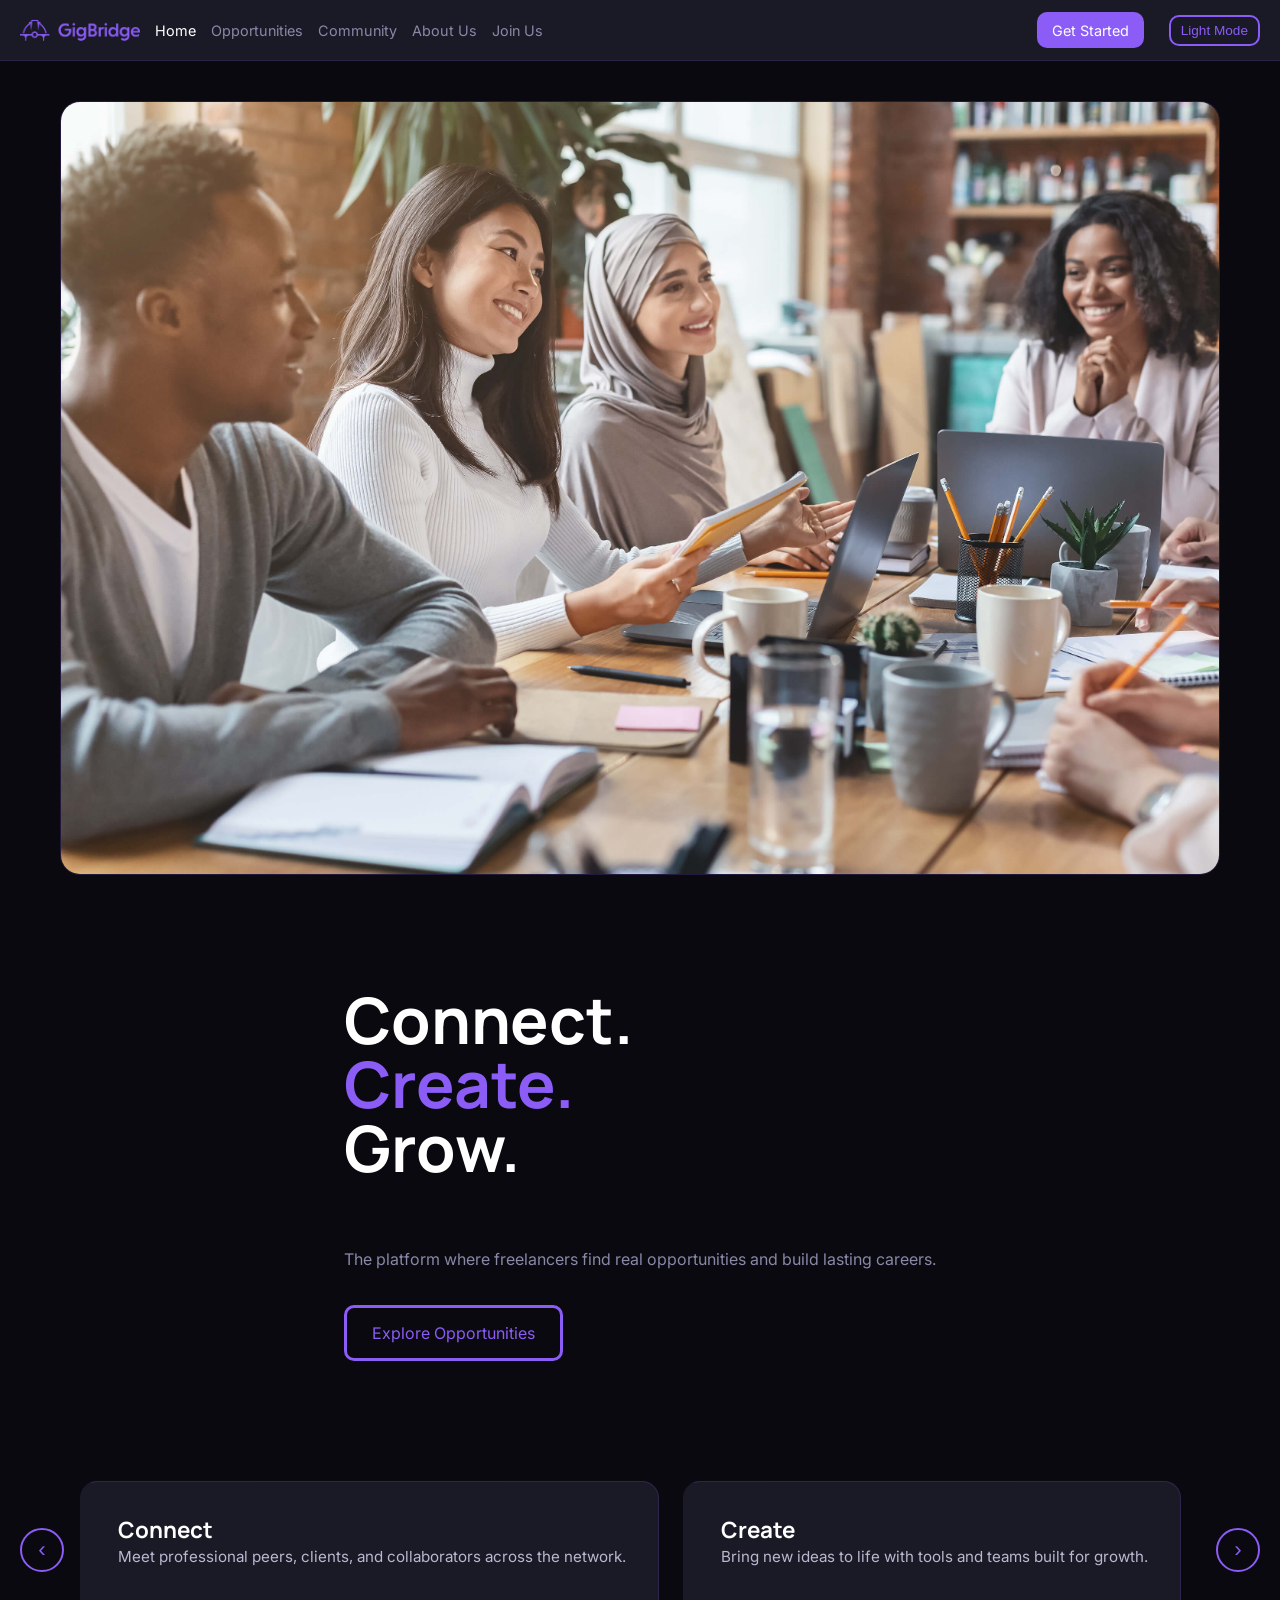
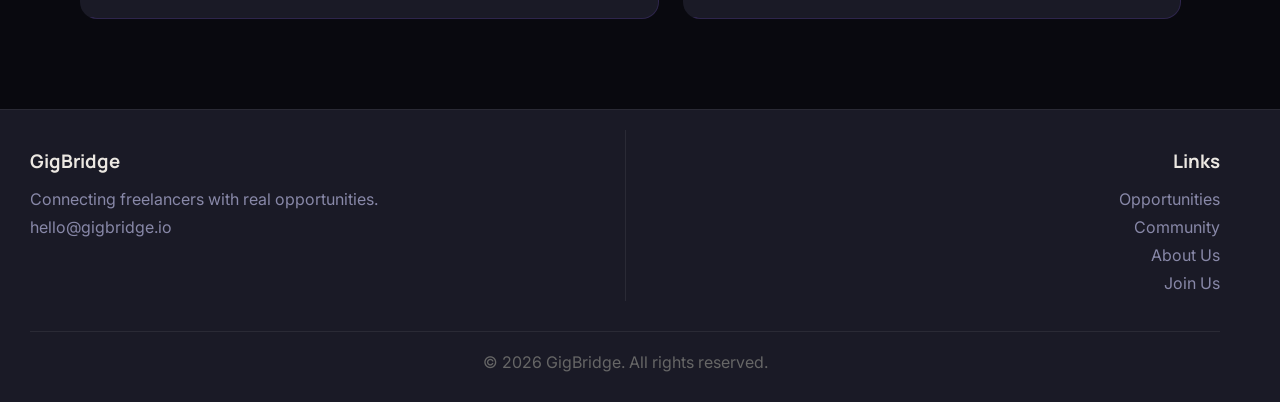
==== commit 5cb8a415: "Fixed the broken links and update contact form validation" ====
--- a/index.html
+++ b/index.html
@@ -3,8 +3,9 @@
   <head>
     <meta charset="UTF-8" />
     <meta name="viewport" content="width=device-width, initial-scale=1.0" />
-    <title>GigBridge - Home</title>
-    <link rel="stylesheet" href="css/style.css" />
+    <title>GigBridge | Home</title>
+    <!-- removed the css/style.css link it was causing issues -->
+    <link rel="stylesheet" href="style.css" />
     <link
       href="https://fonts.googleapis.com/css2?family=Inter:wght@300;400;500;600;700&family=Manrope:wght@300;400;500;600;700&display=swap"
       rel="stylesheet"
@@ -38,7 +39,10 @@
     <div class="page-wrapper">
       <section class="hero-section">
         <div class="hero-image">
-          <img src="images/workplace2.jpg" alt="People working in the workplace" />
+          <img
+            src="images/workplace2.jpg"
+            alt="People working in the workplace"
+          />
         </div>
 
         <div class="hero-text">
@@ -129,31 +133,8 @@
       <div class="copyright">&copy; 2026 GigBridge. All rights reserved.</div>
     </footer>
 
+    <script src="main.js"></script>
     <script>
-             // Theme Toggle
-     const themeToggle = document.getElementById("theme-toggle");
-
-      // Apply saved preference on load
-     if (localStorage.getItem("theme") === "light") {
-          document.documentElement.setAttribute("data-theme", "light");
-          themeToggle.textContent = "Dark Mode";
-        }
-
-      themeToggle.addEventListener("click", () => {
-          const isLight =
-            document.documentElement.getAttribute("data-theme") === "light";
-  
-          if (isLight) {
-              document.documentElement.removeAttribute("data-theme");
-              themeToggle.textContent = "Light Mode";
-              localStorage.setItem("theme", "dark");
-          } else {
-              document.documentElement.setAttribute("data-theme", "light");
-              themeToggle.textContent = "Dark Mode";
-              localStorage.setItem("theme", "light");
-          }
-      });
-
       // Carousel
       const carouselTrack = document.querySelector(".carousel-track");
       document
@@ -168,4 +149,4 @@
         });
     </script>
   </body>
-</html>+</html>
--- a/style.css
+++ b/style.css
@@ -0,0 +1,1383 @@
+/* === ROOT & VARIABLES === */
+
+:root {
+  --font-body: "Inter", sans-serif;
+  --font-heading: "Manrope", sans-serif;
+
+  --bg-color: #09090f;
+  --text-color: white;
+  --secondary-text: #8888a8;
+  --card-bg: #1a1a26;
+}
+
+[data-theme="light"] {
+  --bg-color: #f5f5f5;
+  --text-color: #111111;
+  --secondary-text: #555555;
+  --card-bg: #ffffff;
+}
+
+/* === GLOBAL LAYOUT === */
+
+html,
+body {
+  min-height: 100vh;
+}
+
+body {
+  display: flex;
+  flex-direction: column;
+
+  background-color: var(--bg-color);
+  font-family: var(--font-body);
+  color: var(--text-color);
+  margin: 0;
+}
+
+body p {
+  color: var(--secondary-text);
+}
+
+.hidden {
+  display: none;
+}
+
+h1,
+h2,
+h3,
+h4 {
+  font-family: var(--font-heading);
+}
+
+.page-wrapper {
+  flex: 1;
+  padding: 0 60px;
+}
+
+.purple-text {
+  color: #8b5cf6;
+}
+
+/* === NAVBAR === */
+
+nav {
+  display: flex;
+  align-items: center;
+  justify-content: flex-start;
+  flex-wrap: nowrap;
+
+  padding: 12px 20px;
+  background-color: var(--card-bg);
+  border-bottom: 1px solid rgba(139, 92, 246, 0.15);
+  gap: 15px;
+  overflow-x: auto;
+}
+
+nav .logo {
+  display: flex;
+  align-items: center;
+  color: #8888a8;
+  flex-shrink: 0;
+  min-width: fit-content;
+}
+
+nav .nav-btn {
+  background-color: #8b5cf6;
+  padding: 8px 15px;
+  border-radius: 10px;
+  transition: all 0.3s ease;
+  flex-shrink: 0;
+  margin-left: auto;
+}
+
+nav .nav-btn a {
+  color: white;
+  text-decoration: none;
+  font-size: 0.9rem;
+}
+
+nav .theme-btn button {
+  background-color: transparent;
+  border: 2px solid #8b5cf6;
+  color: #8b5cf6;
+
+  padding: 6px 10px;
+  margin-left: 10px;
+  font-size: 0.85rem;
+
+  border-radius: 10px;
+  cursor: pointer;
+  transition: all 0.3s ease;
+  flex-shrink: 0;
+}
+
+.logo-img {
+  max-width: 120px;
+  height: auto;
+  display: block;
+}
+
+.nav-links {
+  display: flex;
+  align-items: center;
+  gap: 15px;
+  flex-wrap: nowrap;
+  min-width: fit-content;
+}
+
+.nav-links a {
+  color: #8888a8;
+  text-decoration: none;
+  transition: color 0.3s ease;
+  font-size: 0.9rem;
+  white-space: nowrap;
+  flex-shrink: 0;
+}
+
+.nav-links a:hover,
+.nav-links a.active {
+  color: white;
+}
+
+.nav-btn:hover {
+  background-color: #9f74ff;
+  box-shadow: 0 0 15px rgba(139, 92, 246, 0.6);
+  transform: translateY(-2px);
+}
+
+.theme-btn button:hover {
+  background-color: #8b5cf6;
+  color: white;
+  box-shadow: 0 0 15px rgba(139, 92, 246, 0.7);
+}
+
+/* === NAVBAR (Alternative Structure) === */
+
+.navbar {
+  display: flex;
+  align-items: center;
+  justify-content: space-between;
+  padding: 12px 20px;
+  background-color: var(--card-bg);
+  border-bottom: 1px solid rgba(139, 92, 246, 0.15);
+  position: relative;
+}
+
+.nav-container {
+  display: flex;
+  align-items: center;
+  justify-content: space-between;
+  width: 100%;
+  gap: 10px;
+}
+
+.navbar .logo {
+  color: #8b5cf6;
+  font-weight: 700;
+  font-size: 1.3rem;
+  white-space: nowrap;
+  flex-shrink: 0;
+}
+
+.navbar .logo span {
+  color: #a78bfa;
+}
+
+.nav-menu {
+  display: flex;
+  align-items: center;
+  list-style: none;
+  margin: 0;
+  padding: 0;
+  gap: 12px;
+  flex: 1;
+  justify-content: center;
+  flex-wrap: wrap;
+}
+
+.nav-menu li {
+  display: flex;
+  align-items: center;
+}
+
+.nav-link {
+  color: #8888a8;
+  text-decoration: none;
+  transition: color 0.3s ease;
+  font-size: 0.9rem;
+  white-space: nowrap;
+}
+
+.nav-link:hover,
+.nav-link.active {
+  color: white;
+}
+
+.nav-toggle {
+  display: none;
+  flex-direction: column;
+  cursor: pointer;
+  gap: 5px;
+}
+
+.nav-toggle span {
+  width: 25px;
+  height: 3px;
+  background-color: #8b5cf6;
+  border-radius: 2px;
+  transition: all 0.3s ease;
+}
+
+.nav-toggle.active span:nth-child(1) {
+  transform: rotate(45deg) translate(8px, 8px);
+}
+
+.nav-toggle.active span:nth-child(2) {
+  opacity: 0;
+}
+
+.nav-toggle.active span:nth-child(3) {
+  transform: rotate(-45deg) translate(7px, -7px);
+}
+
+.btn {
+  padding: 8px 15px;
+  border: none;
+  border-radius: 8px;
+  cursor: pointer;
+  font-weight: 600;
+  transition: all 0.3s ease;
+  font-size: 0.9rem;
+}
+
+.btn-neon {
+  background-color: #8b5cf6;
+  color: white;
+}
+
+.btn-neon:hover {
+  background-color: #9f74ff;
+  box-shadow: 0 0 15px rgba(139, 92, 246, 0.6);
+  transform: translateY(-2px);
+}
+
+/* === FOOTER === */
+
+footer {
+  background-color: var(--card-bg);
+  border-top: 1px solid #2a2a35;
+
+  padding: 20px 60px 30px 30px;
+  margin-top: 30px;
+}
+
+footer .footer-top {
+  display: flex;
+  justify-content: space-between;
+  align-items: flex-start;
+}
+
+footer .contact {
+  flex: 1;
+}
+
+footer .footer-links {
+  flex: 1;
+  text-align: right;
+}
+
+footer .divider {
+  width: 1px;
+  margin: 0 50px;
+  align-self: stretch;
+}
+
+footer h3 {
+  color: #ece8e2;
+  margin-bottom: 15px;
+}
+
+footer p,
+footer a {
+  color: #8888a8;
+  text-decoration: none;
+  margin: 8px 0;
+}
+
+footer .copyright {
+  border-top: 1px solid #2a2a35;
+  margin-top: 30px;
+  padding-top: 20px;
+  text-align: center;
+  color: #666;
+}
+
+/* === ANIMATIONS === */
+
+@keyframes pulseGlow {
+  0% {
+    box-shadow: 0 0 5px rgba(139, 92, 246, 0.4);
+  }
+  50% {
+    box-shadow:
+      0 0 15px rgba(139, 92, 246, 0.8),
+      0 0 30px rgba(139, 92, 246, 0.5);
+  }
+  100% {
+    box-shadow: 0 0 5px rgba(139, 92, 246, 0.4);
+  }
+}
+
+/* === INDEX PAGE — HERO === */
+
+.hero-section {
+  display: flex;
+  align-items: center;
+  gap: 60px;
+  padding: 60px 0;
+  flex-direction: row-reverse;
+}
+
+.hero-image {
+  flex: 1;
+  border-radius: 20px;
+  overflow: hidden;
+  border: 1px solid rgba(139, 92, 246, 0.2);
+}
+
+.hero-image img {
+  width: 100%;
+  height: 100%;
+  object-fit: cover;
+  display: block;
+}
+
+.hero-text {
+  display: flex;
+  flex-direction: column;
+  align-items: flex-start;
+}
+
+.hero-text .hero-heading {
+  display: flex;
+  flex-direction: column;
+  font-size: 4rem;
+  line-height: 1;
+  font-weight: 700;
+}
+
+.hero-text .hero-btn {
+  padding: 15px 25px;
+  border: 3px solid #8b5cf6;
+  border-radius: 10px;
+  margin-top: 20px;
+  margin-bottom: 40px;
+
+  animation: pulseGlow 2s infinite;
+  transition: all 0.3s ease;
+}
+
+.hero-text .hero-btn a {
+  color: #8b5cf6;
+  text-decoration: none;
+  transition: color 0.7s ease;
+}
+
+.hero-btn:hover {
+  background-color: #8b5cf6;
+  box-shadow: 0 0 15px rgba(139, 92, 246, 0.7);
+  transform: translateY(-2px);
+}
+
+.hero-btn:hover a {
+  color: white;
+}
+
+/* === INDEX PAGE — CAROUSEL === */
+
+.carousel-section {
+  padding: 40px 0 60px;
+  overflow: hidden;
+}
+
+.carousel-wrapper {
+  display: flex;
+  align-items: center;
+  gap: 16px;
+  padding: 0 60px;
+}
+
+.carousel-track {
+  display: flex;
+  gap: 24px;
+  overflow: hidden;
+  scroll-behavior: smooth;
+  flex: 1;
+}
+
+.carousel-track .opportunity-card {
+  min-width: 260px;
+  flex-shrink: 0;
+  border-left: 6px solid transparent;
+}
+
+.carousel-track .opportunity-card:hover {
+  border-left-color: #8b5cf6;
+}
+
+.carousel-control {
+  background: transparent;
+  border: 2px solid #8b5cf6;
+  color: #8b5cf6;
+
+  width: 44px;
+  height: 44px;
+  border-radius: 50%;
+  flex-shrink: 0;
+
+  font-size: 1.4rem;
+  line-height: 1;
+
+  cursor: pointer;
+  transition: all 0.3s ease;
+}
+
+.carousel-control:hover {
+  background-color: #8b5cf6;
+  color: white;
+  box-shadow: 0 0 15px rgba(139, 92, 246, 0.6);
+}
+
+/* === OPPORTUNITIES PAGE — BANNER & FILTER === */
+
+.explore-banner {
+  padding: 20px 4% 15px;
+  border-bottom: 1px solid rgba(139, 92, 246, 0.15);
+  margin-left: -20px;
+}
+
+.explore-banner h1 {
+  display: flex;
+  flex-direction: column;
+  align-items: flex-start;
+  font-size: 3.5rem;
+  margin: 0;
+  line-height: 1.1;
+}
+
+.filter-section {
+  display: flex;
+  align-items: center;
+  justify-content: space-between;
+  gap: 20px;
+
+  padding: 10px 4% 20px;
+  margin-left: -20px;
+}
+
+.filter-buttons {
+  display: flex;
+  align-items: center;
+  gap: 12px;
+  overflow-x: auto;
+}
+
+.filter-btn {
+  background-color: transparent;
+  border: 1px solid #3a3a45;
+
+  padding: 10px 18px;
+  border-radius: 8px;
+
+  color: var(--secondary-text);
+  font-size: 0.85rem;
+
+  cursor: pointer;
+  transition: all 0.3s ease;
+}
+
+.filter-btn.active {
+  background-color: #8b5cf6;
+  color: white;
+  box-shadow: 0 0 10px rgba(139, 92, 246, 0.4);
+}
+
+.filter-btn:hover {
+  border-color: white;
+  color: white;
+}
+
+.filter-icon img {
+  width: 24px;
+  height: 24px;
+  object-fit: contain;
+}
+
+.filter-img {
+  width: 62px;
+  height: 62px;
+  flex-shrink: 0;
+}
+
+/* === OPPORTUNITIES PAGE — SEARCHBAR === */
+
+.search-row {
+  max-width: none;
+  margin: 0 auto;
+  padding: 0;
+  flex-shrink: 0;
+  margin-right: -0.5px;
+}
+
+.search-container {
+  width: 320px;
+  display: flex;
+  align-items: center;
+  gap: 8px;
+}
+
+.search-container input {
+  width: 100%;
+  padding: 12px 16px;
+
+  border: 1px solid rgba(139, 92, 246, 0.3);
+  border-radius: 10px;
+
+  background-color: var(--card-bg);
+  color: var(--text-color);
+
+  font-family: inherit;
+  font-size: 0.95rem;
+
+  outline: none;
+  transition: all 0.3s ease;
+}
+
+.search-container input:focus {
+  border-color: #8b5cf6;
+  box-shadow:
+    0 0 10px rgba(139, 92, 246, 0.4),
+    0 0 20px rgba(139, 92, 246, 0.2);
+}
+
+.search-img {
+  width: 32px;
+  height: 32px;
+  border-radius: 50%;
+  flex-shrink: 0;
+}
+
+/* === OPPORTUNITIES PAGE — CARDS GRID === */
+
+.cards-grid {
+  max-width: 1300px;
+  margin: 30px auto 60px;
+  padding: 0 6%;
+
+  display: grid;
+  grid-template-columns: repeat(3, 1fr);
+  gap: 30px;
+}
+
+.opportunity-card {
+  background-color: var(--card-bg);
+  border: 1px solid rgba(139, 92, 246, 0.18);
+  border-left: 6px solid transparent;
+  border-radius: 17px;
+
+  padding: 32px;
+
+  display: flex;
+  flex-direction: column;
+  justify-content: space-between;
+
+  transition: all 0.3s ease;
+}
+
+.opportunity-card:hover {
+  border-color: rgba(139, 92, 246, 0.6);
+  border-left-color: white;
+  transform: translateY(-4px);
+  box-shadow: 0 0 25px rgba(139, 92, 246, 0.25);
+}
+
+.card-header-main {
+  display: flex;
+  align-items: center;
+  gap: 12px;
+  margin-bottom: 14px;
+}
+
+.card-user-icon {
+  font-size: 1.5rem;
+  color: var(--secondary-text);
+  transition: color 0.3s ease;
+}
+
+.card-title {
+  font-size: 1.4rem;
+  font-weight: 700;
+  margin: 0;
+  transition: color 0.3s ease;
+}
+
+.opportunity-card:hover .card-title,
+.opportunity-card:hover .card-user-icon {
+  color: #8b5cf6;
+}
+
+.card-body-text {
+  color: #b8b8d0;
+  font-size: 0.95rem;
+  line-height: 1.6;
+  margin: 0 0 16px 0;
+}
+
+/* Expandable details */
+
+.extended-details {
+  max-height: 0;
+  overflow: hidden;
+  transition:
+    max-height 0.3s ease,
+    margin-top 0.3s ease;
+}
+
+.extended-details.open {
+  max-height: 250px;
+  margin-top: 10px;
+  padding-top: 12px;
+  border-top: 1px dashed rgba(139, 92, 246, 0.2);
+}
+
+.details-title {
+  font-size: 0.85rem;
+  font-weight: 700;
+  text-transform: uppercase;
+  color: var(--accent);
+  margin: 0 0 6px 0;
+}
+
+.details-list {
+  margin: 0;
+  padding-left: 18px;
+  font-size: 0.88rem;
+  color: var(--secondary-text);
+}
+
+/* Show more button */
+
+.show-more-btn {
+  border-top: 1px solid #2a2a35;
+  border-left: none;
+  border-right: none;
+  border-bottom: none;
+  border-radius: 0;
+
+  padding-top: 14px;
+  margin-top: 4px;
+
+  width: 100%;
+  text-align: left;
+
+  background: transparent;
+  color: white;
+  font-size: 0.82rem;
+  font-weight: 600;
+
+  cursor: pointer;
+  transition: all 0.2s ease;
+}
+
+.show-more-btn:hover {
+  color: #8b5cf6;
+}
+
+/* === COMMUNITY PAGE — HERO === */
+
+.community-hero {
+  padding: 64px 60px 52px;
+  border-bottom: 1px solid rgba(139, 92, 246, 0.12);
+}
+
+.community-hero h1 {
+  font-size: 3rem;
+  font-weight: 700;
+  margin: 0 0 12px;
+  line-height: 1.15;
+}
+
+.community-hero p {
+  font-size: 1.05rem;
+  max-width: 520px;
+  margin: 0;
+}
+
+/* === COMMUNITY PAGE — LAYOUT === */
+
+.community-layout {
+  display: grid;
+  grid-template-columns: 220px 1fr 240px;
+  align-items: start;
+}
+
+.categories-sidebar {
+  padding: 28px 20px 28px 60px;
+  border-right: 1px solid rgba(139, 92, 246, 0.1);
+}
+
+.discussions-feed {
+  padding: 28px 32px;
+  border-right: 1px solid rgba(139, 92, 246, 0.1);
+}
+
+.right-sidebar {
+  padding: 28px 24px;
+  display: flex;
+  flex-direction: column;
+  gap: 20px;
+}
+
+.sidebar-heading {
+  font-size: 0.7rem;
+  font-weight: 600;
+  letter-spacing: 0.1em;
+  text-transform: uppercase;
+  color: var(--secondary-text);
+}
+
+/* === COMMUNITY PAGE — CATEGORIES SIDEBAR === */
+
+.category-list {
+  list-style: none;
+  margin: 0;
+  padding: 0;
+  display: flex;
+  flex-direction: column;
+  gap: 2px;
+}
+
+.category-list li {
+  padding: 9px 12px;
+  border-radius: 8px;
+  font-size: 0.88rem;
+  color: var(--secondary-text);
+  cursor: pointer;
+  transition: all 0.2s ease;
+  display: flex;
+  justify-content: space-between;
+}
+
+.category-list li:hover {
+  background-color: rgba(139, 92, 246, 0.08);
+  color: var(--text-color);
+}
+
+.category-list li:active {
+  background-color: rgba(139, 92, 246, 0.12);
+  color: #a78bfa;
+  font-weight: 500;
+}
+
+.cat-count {
+  font-size: 0.75rem;
+  color: var(--secondary-text);
+  opacity: 0.7;
+}
+
+/* === COMMUNITY PAGE — FEED === */
+
+.feed-toolbar {
+  display: flex;
+  align-items: center;
+  justify-content: space-between;
+  margin-bottom: 20px;
+}
+
+.feed-toolbar h2 {
+  font-size: 1.1rem;
+  font-weight: 600;
+  margin: 0;
+}
+
+.feed-controls {
+  display: flex;
+  align-items: center;
+  gap: 10px;
+}
+
+.sort-select {
+  background-color: var(--card-bg);
+  border: 1px solid rgba(139, 92, 246, 0.2);
+  color: var(--secondary-text);
+  padding: 7px 12px;
+  border-radius: 8px;
+  font-size: 0.83rem;
+  font-family: inherit;
+  cursor: pointer;
+  outline: none;
+  transition: border-color 0.2s ease;
+}
+
+.sort-select:hover {
+  border-color: rgba(139, 92, 246, 0.5);
+  color: var(--text-color);
+}
+
+.new-post-btn {
+  background-color: #8b5cf6;
+  color: white;
+  border: none;
+  padding: 8px 16px;
+  border-radius: 8px;
+  font-size: 0.83rem;
+  font-weight: 600;
+  font-family: inherit;
+  cursor: pointer;
+  transition: all 0.2s ease;
+}
+
+.new-post-btn:hover {
+  background-color: #9f74ff;
+  box-shadow: 0 0 14px rgba(139, 92, 246, 0.5);
+  transform: translateY(-1px);
+}
+
+.post-card {
+  background-color: var(--card-bg);
+  border: 1px solid rgba(139, 92, 246, 0.1);
+  border-radius: 12px;
+  padding: 20px;
+  margin-bottom: 12px;
+  cursor: pointer;
+  transition: all 0.25s ease;
+}
+
+.post-card:hover {
+  border-color: rgba(139, 92, 246, 0.35);
+  transform: translateY(-2px);
+  box-shadow: 0 4px 24px rgba(139, 92, 246, 0.12);
+}
+
+.post-meta {
+  display: flex;
+  align-items: center;
+  justify-content: space-between;
+  margin-bottom: 10px;
+}
+
+.post-tag {
+  font-size: 0.72rem;
+  font-weight: 600;
+  letter-spacing: 0.05em;
+  text-transform: uppercase;
+  padding: 3px 10px;
+  border-radius: 20px;
+}
+
+.tag-student {
+  background-color: rgba(99, 153, 34, 0.12);
+  color: #7fb938;
+}
+.tag-success {
+  background-color: rgba(29, 158, 117, 0.12);
+  color: #1daa7a;
+}
+.tag-announce {
+  background-color: rgba(186, 117, 23, 0.12);
+  color: #d4890f;
+}
+.tag-tips {
+  background-color: rgba(212, 83, 126, 0.12);
+  color: #e0698f;
+}
+.tag-general {
+  background-color: rgba(139, 92, 246, 0.12);
+  color: #a78bfa;
+}
+
+.post-author {
+  display: flex;
+  align-items: center;
+  gap: 8px;
+}
+
+.avatar {
+  width: 28px;
+  height: 28px;
+  border-radius: 50%;
+  background-color: rgba(139, 92, 246, 0.18);
+  color: #a78bfa;
+  font-size: 0.7rem;
+  font-weight: 700;
+  display: flex;
+  align-items: center;
+  justify-content: center;
+}
+
+.author-info {
+  font-size: 0.8rem;
+  color: var(--secondary-text);
+}
+
+.post-card h4 {
+  font-size: 0.97rem;
+  font-weight: 600;
+  margin: 0 0 8px;
+  line-height: 1.4;
+  transition: color 0.2s ease;
+}
+
+.post-card:hover h4 {
+  color: #a78bfa;
+}
+
+.post-actions {
+  display: flex;
+  gap: 16px;
+  margin-top: 14px;
+}
+
+.post-action {
+  font-size: 0.8rem;
+  color: var(--secondary-text);
+  transition: color 0.2s ease;
+}
+
+.post-action:hover {
+  color: var(--text-color);
+}
+
+.load-more-btn {
+  width: 100%;
+  margin-top: 8px;
+  padding: 12px;
+  background: transparent;
+  border: 1px dashed rgba(139, 92, 246, 0.25);
+  border-radius: 10px;
+  color: var(--secondary-text);
+  font-size: 0.85rem;
+  font-family: inherit;
+  cursor: pointer;
+  transition: all 0.25s ease;
+}
+
+.load-more-btn:hover {
+  border-color: rgba(139, 92, 246, 0.5);
+  color: #a78bfa;
+  background-color: rgba(139, 92, 246, 0.05);
+}
+
+/* === COMMUNITY PAGE — RIGHT SIDEBAR === */
+
+.sidebar-widget {
+  background-color: var(--card-bg);
+  border: 1px solid rgba(139, 92, 246, 0.1);
+  border-radius: 12px;
+  padding: 18px;
+}
+
+.trending-tags {
+  display: flex;
+  flex-wrap: wrap;
+  gap: 7px;
+}
+
+.trend-tag {
+  font-size: 0.75rem;
+  padding: 5px 11px;
+  background-color: rgba(139, 92, 246, 0.08);
+  border: 1px solid rgba(139, 92, 246, 0.18);
+  border-radius: 20px;
+  color: #a78bfa;
+  cursor: pointer;
+  transition: all 0.2s ease;
+}
+
+.trend-tag:hover {
+  background-color: rgba(139, 92, 246, 0.18);
+  border-color: rgba(139, 92, 246, 0.4);
+}
+
+.popular-list {
+  list-style: none;
+  margin: 0;
+  padding: 0;
+  display: flex;
+  flex-direction: column;
+}
+
+.popular-list li {
+  padding: 8px 0;
+  font-size: 0.83rem;
+  color: var(--secondary-text);
+  border-bottom: 1px solid rgba(255, 255, 255, 0.04);
+  cursor: pointer;
+  transition: color 0.2s ease;
+  display: flex;
+  gap: 8px;
+  line-height: 1.4;
+}
+
+.popular-list li:last-child {
+  border-bottom: none;
+}
+
+.popular-list li:hover {
+  color: var(--text-color);
+}
+
+.popular-list li::before {
+  content: "→";
+  color: rgba(139, 92, 246, 0.5);
+  flex-shrink: 0;
+}
+
+.member-list {
+  display: flex;
+  flex-direction: column;
+  gap: 10px;
+}
+
+.member-row {
+  display: flex;
+  align-items: center;
+  gap: 10px;
+}
+
+.member-avatar {
+  width: 32px;
+  height: 32px;
+  border-radius: 50%;
+  background-color: rgba(139, 92, 246, 0.15);
+  color: #a78bfa;
+  font-size: 0.7rem;
+  font-weight: 700;
+  display: flex;
+  align-items: center;
+  justify-content: center;
+  flex-shrink: 0;
+}
+
+.member-name {
+  font-size: 0.83rem;
+  color: var(--text-color);
+  font-weight: 500;
+}
+
+.member-status {
+  font-size: 0.72rem;
+  color: #22c55e;
+}
+
+.more-online {
+  font-size: 0.78rem;
+  color: var(--secondary-text);
+  margin: 4px 0 0;
+  padding-top: 8px;
+  border-top: 1px solid rgba(255, 255, 255, 0.05);
+}
+
+/* === COMMUNITY PAGE — CTA BANNER === */
+
+.community-cta {
+  margin: 60px;
+  background-color: rgba(139, 92, 246, 0.06);
+  border: 1px solid rgba(139, 92, 246, 0.2);
+  border-radius: 16px;
+  padding: 48px 56px;
+  display: flex;
+  align-items: center;
+  justify-content: space-between;
+  gap: 24px;
+}
+
+.cta-text h3 {
+  font-size: 1.5rem;
+  font-weight: 700;
+  margin: 0 0 8px;
+}
+
+.cta-text p {
+  margin: 0;
+}
+
+.cta-btn {
+  background-color: #8b5cf6;
+  color: white;
+  text-decoration: none;
+  padding: 13px 28px;
+  border-radius: 10px;
+  font-size: 0.95rem;
+  font-weight: 600;
+  white-space: nowrap;
+  flex-shrink: 0;
+  transition: all 0.25s ease;
+}
+
+.cta-btn:hover {
+  background-color: #9f74ff;
+  box-shadow: 0 0 20px rgba(139, 92, 246, 0.5);
+  transform: translateY(-2px);
+}
+
+/* === RESPONSIVE === */
+
+@media (max-width: 1024px) {
+  .cards-grid {
+    grid-template-columns: repeat(2, 1fr);
+  }
+
+  nav {
+    padding: 10px 15px;
+    gap: 12px;
+  }
+
+  .logo-img {
+    max-width: 100px;
+  }
+
+  .nav-links {
+    gap: 12px;
+  }
+
+  .nav-links a {
+    font-size: 0.85rem;
+  }
+
+  nav .nav-btn a {
+    font-size: 0.85rem;
+    padding: 6px 12px;
+  }
+
+  nav .theme-btn button {
+    font-size: 0.75rem;
+    padding: 5px 8px;
+  }
+}
+
+@media (max-width: 768px) {
+  .cards-grid {
+    grid-template-columns: 1fr;
+  }
+
+  nav {
+    padding: 8px 10px;
+    gap: 8px;
+    flex-wrap: wrap;
+    justify-content: flex-start;
+  }
+
+  .logo-img {
+    max-width: 90px;
+  }
+
+  .nav-links {
+    gap: 8px;
+    flex-wrap: wrap;
+    flex: 1;
+    order: 2;
+  }
+
+  .nav-links a {
+    font-size: 0.8rem;
+  }
+
+  nav .nav-btn {
+    order: 3;
+    padding: 6px 10px;
+    margin-left: 0;
+  }
+
+  nav .nav-btn a {
+    font-size: 0.8rem;
+  }
+
+  nav .theme-btn button {
+    font-size: 0.7rem;
+    padding: 4px 6px;
+    margin-left: 5px;
+    order: 4;
+  }
+
+  .navbar {
+    flex-wrap: wrap;
+    padding: 8px 10px;
+  }
+
+  .nav-container {
+    width: 100%;
+    flex-wrap: wrap;
+  }
+
+  .navbar .logo {
+    font-size: 1rem;
+    order: 1;
+  }
+
+  .nav-toggle {
+    display: flex;
+    order: 2;
+  }
+
+  .nav-menu {
+    width: 100%;
+    flex-direction: column;
+    gap: 8px;
+    order: 3;
+    max-height: 0;
+    overflow: hidden;
+    transition: max-height 0.3s ease;
+  }
+
+  .nav-menu.active {
+    max-height: 300px;
+  }
+
+  .nav-menu li {
+    width: 100%;
+  }
+
+  .nav-link {
+    font-size: 0.8rem;
+    padding: 8px;
+  }
+
+  .btn-neon {
+    padding: 6px 10px;
+    font-size: 0.8rem;
+  }
+}
+
+  .hero-section {
+    flex-direction: column;
+    padding: 40px 0;
+  }
+
+  .carousel-wrapper {
+    padding: 0 20px;
+  }
+
+  .carousel-track .opportunity-card {
+    min-width: 220px;
+  }
+}
+
+/* === LIGHT MODE OVERRIDES === */
+
+[data-theme="light"] .nav-links a:hover,
+[data-theme="light"] .nav-links a.active {
+  color: #111111;
+}
+
+[data-theme="light"] .card-body-text {
+  color: #444444;
+}
+
+[data-theme="light"] .show-more-btn {
+  color: #111111;
+  border-top-color: #dddddd;
+}
+
+[data-theme="light"] .show-more-btn:hover {
+  color: #8b5cf6;
+}
+
+[data-theme="light"] .extended-details.open {
+  border-top-color: rgba(139, 92, 246, 0.3);
+}
+
+[data-theme="light"] select.form-control option {
+  background: #ffffff;
+  color: #111111;
+}
+
+[data-theme="light"] .post-card {
+  border-color: rgba(139, 92, 246, 0.15);
+}
+
+[data-theme="light"] .popular-list li {
+  border-bottom-color: rgba(0, 0, 0, 0.06);
+}
+
+[data-theme="light"] .more-online {
+  border-top-color: rgba(0, 0, 0, 0.06);
+}
+
+[data-theme="light"] footer {
+  border-top-color: #dddddd;
+}
+
+[data-theme="light"] footer .copyright {
+  border-top-color: #dddddd;
+}
+
+  footer .divider {
+    background-color: #dddddd;
+  }
+
+  /* Community CTA */
+  .community-cta {
+    background-color: rgba(139, 92, 246, 0.04);
+  }
+}
+
+/* === LIGHT MODE (updated) === */
+
+[data-theme="light"] {
+  --bg-color: #f5f5f5;
+  --text-color: #111111;
+  --secondary-text: #555555;
+  --card-bg: #efefef;
+}
+
+nav {
+  background-color: #1a1a26;
+  border-bottom: 1px solid rgba(139, 92, 246, 0.15);
+}
+
+nav .logo,
+.nav-links a {
+  color: #8888a8;
+}
+
+.nav-links a:hover,
+.nav-links a.active {
+  color: white;
+}
+
+[data-theme="light"] .nav-links a:hover,
+[data-theme="light"] .nav-links a.active {
+  color: white;
+}
+
+footer {
+  background-color: #1a1a26;
+  border-top-color: #2a2a35;
+}
+
+footer .divider {
+  background-color: #2a2a35;
+}
+
+[data-theme="light"] .card-body-text {
+  color: #444444;
+}
+
+[data-theme="light"] .show-more-btn {
+  color: #111111;
+  border-top-color: #dddddd;
+}
+
+[data-theme="light"] .show-more-btn:hover {
+  color: #8b5cf6;
+}
+
+[data-theme="light"] .opportunity-card:hover {
+  border-left-color: #8b5cf6;
+}
+
+[data-theme="light"] .filter-btn:hover {
+  border-color: #111111;
+  color: #111111;
+}
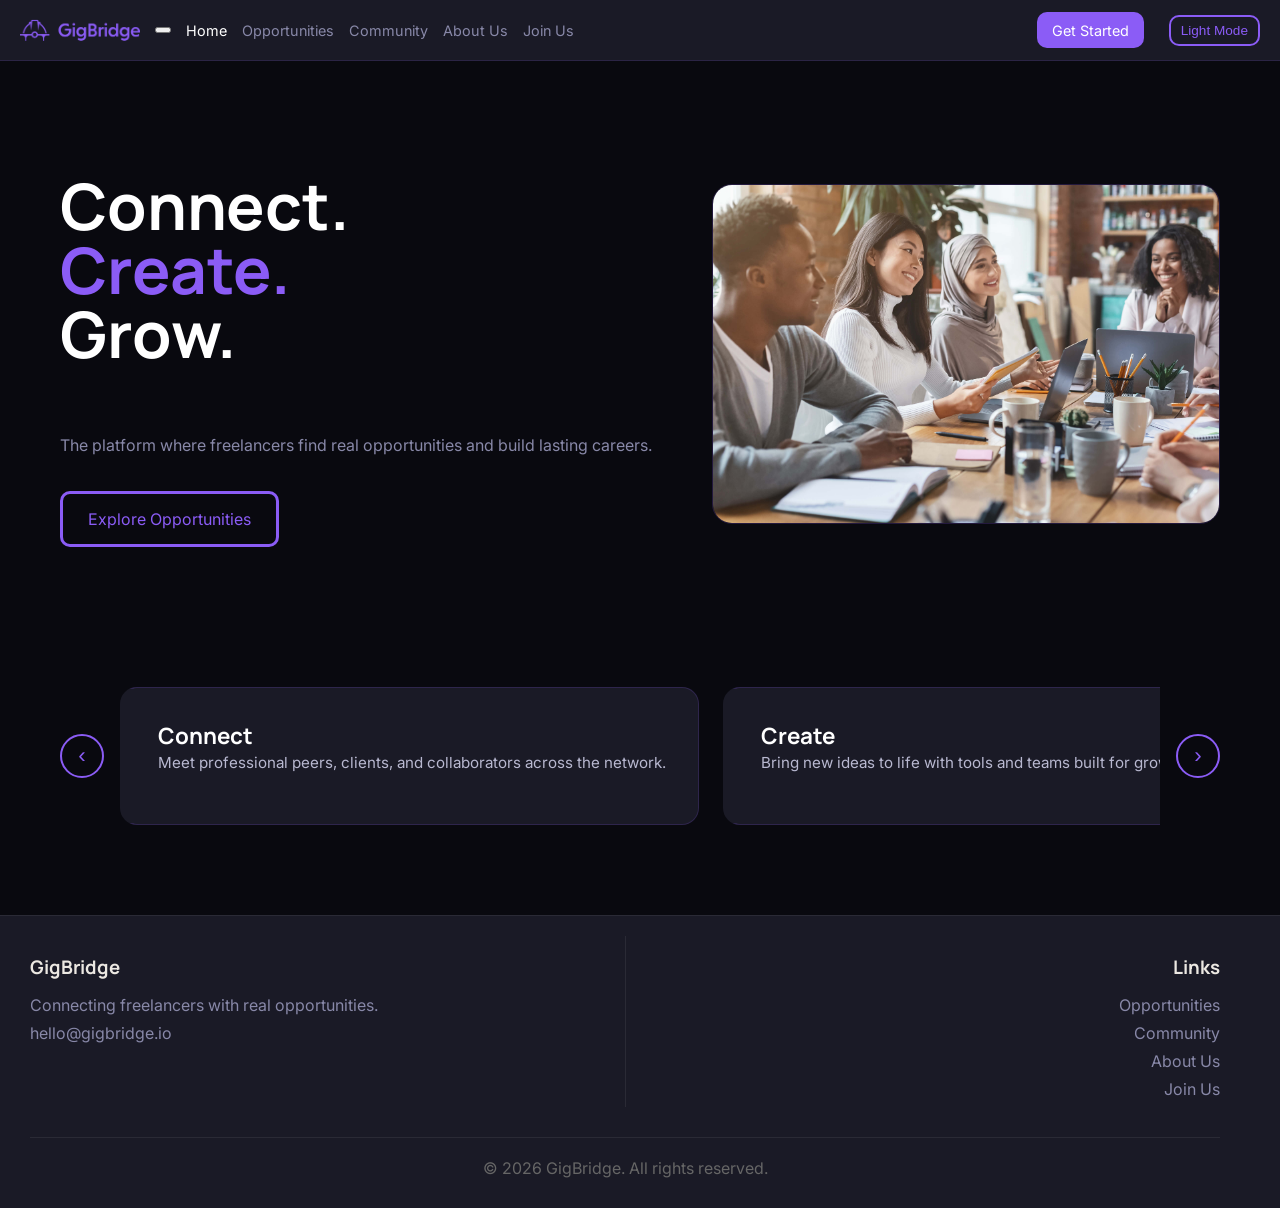
==== commit 4423eb53: "Added a menu burger for mobile devices" ====
--- a/index.html
+++ b/index.html
@@ -17,6 +17,12 @@
       <div class="logo">
         <img src="images/logo.png" alt="GigBridge Logo" class="logo-img" />
       </div>
+
+      <button class="nav-burger" id="nav-burger" aria-label="Toggle menu">
+        <span></span>
+        <span></span>
+        <span></span>
+      </button>
 
       <div class="nav-links">
         <a href="index.html" class="nav-link active">Home</a>
@@ -147,6 +153,17 @@
         .addEventListener("click", () => {
           carouselTrack.scrollBy({ left: 320, behavior: "smooth" });
         });
+
+      // --- MOBILE BURGER MENU ---
+      const burger = document.getElementById("nav-burger");
+      const navLinks = document.querySelector("nav .nav-links");
+
+      if (burger && navLinks) {
+        burger.addEventListener("click", () => {
+          burger.classList.toggle("active");
+          navLinks.classList.toggle("active");
+        });
+      }
     </script>
   </body>
 </html>
--- a/style.css
+++ b/style.css
@@ -1121,13 +1121,58 @@
   transform: translateY(-2px);
 }
 
-/* === RESPONSIVE === */
+/* RESPONSIVE */
+
+/* === TABLET / SMALL DESKTOP (≤1024px) === */
 
 @media (max-width: 1024px) {
+
+  /* Cards: 2 columns */
   .cards-grid {
     grid-template-columns: repeat(2, 1fr);
   }
 
+  /* Filter + search stay on one horizontal row */
+  .filter-section {
+    flex-direction: row;
+    align-items: center;
+    justify-content: flex-start;
+    flex-wrap: nowrap;
+    gap: 16px;
+    padding: 10px 2% 20px;
+    margin-left: -20px;
+  }
+
+  /* Prevent filter buttons from stacking */
+  .filter-buttons {
+    flex-wrap: nowrap;
+    overflow-x: auto;
+    gap: 8px;
+  }
+
+  .filter-btn {
+    white-space: nowrap;
+    padding: 8px 14px;
+    flex-shrink: 0;
+  }
+
+  /* Search stays inline, right of filters */
+  .search-row {
+    flex-shrink: 0;
+    margin-right: 0;
+  }
+
+  .search-container {
+    width: 260px;
+  }
+
+  /* Explore banner: keep heading left-aligned */
+  .explore-banner {
+    padding: 20px 2% 15px;
+    margin-left: -20px;
+  }
+
+  /* Navbar tweaks */
   nav {
     padding: 10px 15px;
     gap: 12px;
@@ -1137,129 +1182,207 @@
     max-width: 100px;
   }
 
-  .nav-links {
-    gap: 12px;
-  }
-
-  .nav-links a {
-    font-size: 0.85rem;
-  }
-
-  nav .nav-btn a {
-    font-size: 0.85rem;
+  .nav-links { gap: 12px; }
+  .nav-links a { font-size: 0.85rem; }
+  nav .nav-btn a { font-size: 0.85rem; }
+  nav .theme-btn button { font-size: 0.75rem; padding: 5px 8px; }
+}
+
+
+/* === MOBILE (≤768px) === */
+
+@media (max-width: 768px) {
+
+  /* --------------------------------------------------
+     NAV: logo left | burger right
+     Get Started sits below logo (left)
+     Dark mode sits below burger (right)
+     Links collapse under burger toggle
+  -------------------------------------------------- */
+
+  nav {
+    
+    display: grid;
+    grid-template-columns: 1fr auto;
+    grid-template-rows: auto auto auto;
+    align-items: center;
+
+    /* Full-width background */
+    width: 100%;
+    box-sizing: border-box;
+    padding: 10px 16px;
+    gap: 6px 12px;
+    overflow: visible;
+  }
+
+  nav .logo {
+    grid-column: 1;
+    grid-row: 1;
+    align-self: center;
+  }
+
+  .logo-img { max-width: 90px; }
+
+  
+  nav .nav-burger {
+    grid-column: 2;
+    grid-row: 1;
+    justify-self: end;
+    align-self: center;
+
+    display: flex;
+    flex-direction: column;
+    gap: 5px;
+    cursor: pointer;
+    background: transparent;
+    border: none;
+    padding: 4px;
+  }
+
+  nav .nav-burger span {
+    display: block;
+    width: 25px;
+    height: 3px;
+    background-color: #8b5cf6;
+    border-radius: 2px;
+    transition: all 0.3s ease;
+  }
+
+  /* Burger animation */
+  nav .nav-burger.active span:nth-child(1) {
+    transform: rotate(45deg) translate(6px, 6px);
+  }
+  nav .nav-burger.active span:nth-child(2) {
+    opacity: 0;
+  }
+  nav .nav-burger.active span:nth-child(3) {
+    transform: rotate(-45deg) translate(6px, -6px);
+  }
+
+  nav .nav-btn {
+    grid-column: 1;
+    grid-row: 2;
+    justify-self: start;
+    margin-left: 0;
     padding: 6px 12px;
+  }
+
+  nav .nav-btn a { font-size: 0.8rem; }
+
+  nav .theme-btn {
+    grid-column: 2;
+    grid-row: 2;
+    justify-self: end;
   }
 
   nav .theme-btn button {
     font-size: 0.75rem;
-    padding: 5px 8px;
-  }
-}
-
-@media (max-width: 768px) {
+    padding: 5px 9px;
+    margin-left: 0;
+  }
+
+  nav .nav-links {
+    grid-column: 1 / -1;
+    grid-row: 3;
+
+    flex-direction: column;
+    align-items: flex-start;
+    gap: 0;
+    flex-wrap: nowrap;
+    overflow: hidden;
+
+    /* Collapsed by default */
+    max-height: 0;
+    transition: max-height 0.3s ease, padding 0.3s ease;
+    padding: 0;
+    width: 100%;
+  }
+
+  nav .nav-links.active {
+    max-height: 300px;
+    padding: 8px 0 4px;
+  }
+
+  nav .nav-links a {
+    font-size: 0.875rem;
+    padding: 10px 4px;
+    width: 100%;
+    border-bottom: 1px solid rgba(139, 92, 246, 0.08);
+    white-space: normal;
+  }
+
+  nav .nav-links a:last-child {
+    border-bottom: none;
+  }
+
+  /* Cards: single column */
   .cards-grid {
     grid-template-columns: 1fr;
   }
 
-  nav {
-    padding: 8px 10px;
-    gap: 8px;
-    flex-wrap: wrap;
-    justify-content: flex-start;
-  }
-
-  .logo-img {
-    max-width: 90px;
-  }
-
-  .nav-links {
-    gap: 8px;
-    flex-wrap: wrap;
-    flex: 1;
-    order: 2;
-  }
-
-  .nav-links a {
-    font-size: 0.8rem;
-  }
-
-  nav .nav-btn {
-    order: 3;
-    padding: 6px 10px;
-    margin-left: 0;
-  }
-
-  nav .nav-btn a {
-    font-size: 0.8rem;
-  }
-
-  nav .theme-btn button {
-    font-size: 0.7rem;
-    padding: 4px 6px;
-    margin-left: 5px;
-    order: 4;
-  }
-
-  .navbar {
-    flex-wrap: wrap;
-    padding: 8px 10px;
-  }
-
-  .nav-container {
+  /* Banner heading: force left-align */
+  .explore-banner {
+    padding: 20px 4% 15px;
+    margin-left: -20px;
+    text-align: left;
+  }
+
+  .explore-banner h1 {
+    align-items: flex-start;
+    font-size: 2.4rem;
+  }
+
+  /* Filter stacks above search on mobile */
+  .filter-section {
+    flex-direction: column;
+    align-items: flex-start;
+    gap: 12px;
+    padding: 10px 4% 16px;
+    margin-left: -20px;
+  }
+
+  .filter-buttons {
     width: 100%;
-    flex-wrap: wrap;
-  }
-
-  .navbar .logo {
-    font-size: 1rem;
-    order: 1;
-  }
-
-  .nav-toggle {
-    display: flex;
-    order: 2;
-  }
-
-  .nav-menu {
-    width: 100%;
-    flex-direction: column;
-    gap: 8px;
-    order: 3;
-    max-height: 0;
-    overflow: hidden;
-    transition: max-height 0.3s ease;
-  }
-
-  .nav-menu.active {
-    max-height: 300px;
-  }
-
-  .nav-menu li {
-    width: 100%;
-  }
-
-  .nav-link {
-    font-size: 0.8rem;
-    padding: 8px;
-  }
-
-  .btn-neon {
-    padding: 6px 10px;
-    font-size: 0.8rem;
-  }
-}
-
+    flex-wrap: nowrap;
+    overflow-x: auto;
+    padding-bottom: 4px;
+  }
+
+  .filter-btn {
+    white-space: nowrap;
+    flex-shrink: 0;
+    padding: 8px 14px;
+  }
+
+  .search-row { width: 100%; }
+  .search-container { width: 100%; }
+
+  /* Carousel */
+  .carousel-wrapper { padding: 0 20px; }
+  .carousel-track .opportunity-card { min-width: 220px; }
+
+  /* Hero */
   .hero-section {
     flex-direction: column;
     padding: 40px 0;
   }
 
-  .carousel-wrapper {
-    padding: 0 20px;
-  }
-
-  .carousel-track .opportunity-card {
-    min-width: 220px;
+  /* Footer */
+  footer {
+    padding: 20px 20px 30px;
+  }
+
+  footer .footer-top {
+    flex-direction: column;
+    gap: 20px;
+  }
+
+  footer .footer-links {
+    text-align: left;
+  }
+
+  footer .divider {
+    display: none;
   }
 }
 
@@ -1320,7 +1443,6 @@
   .community-cta {
     background-color: rgba(139, 92, 246, 0.04);
   }
-}
 
 /* === LIGHT MODE (updated) === */
 
@@ -1380,4 +1502,4 @@
 [data-theme="light"] .filter-btn:hover {
   border-color: #111111;
   color: #111111;
-}+}
